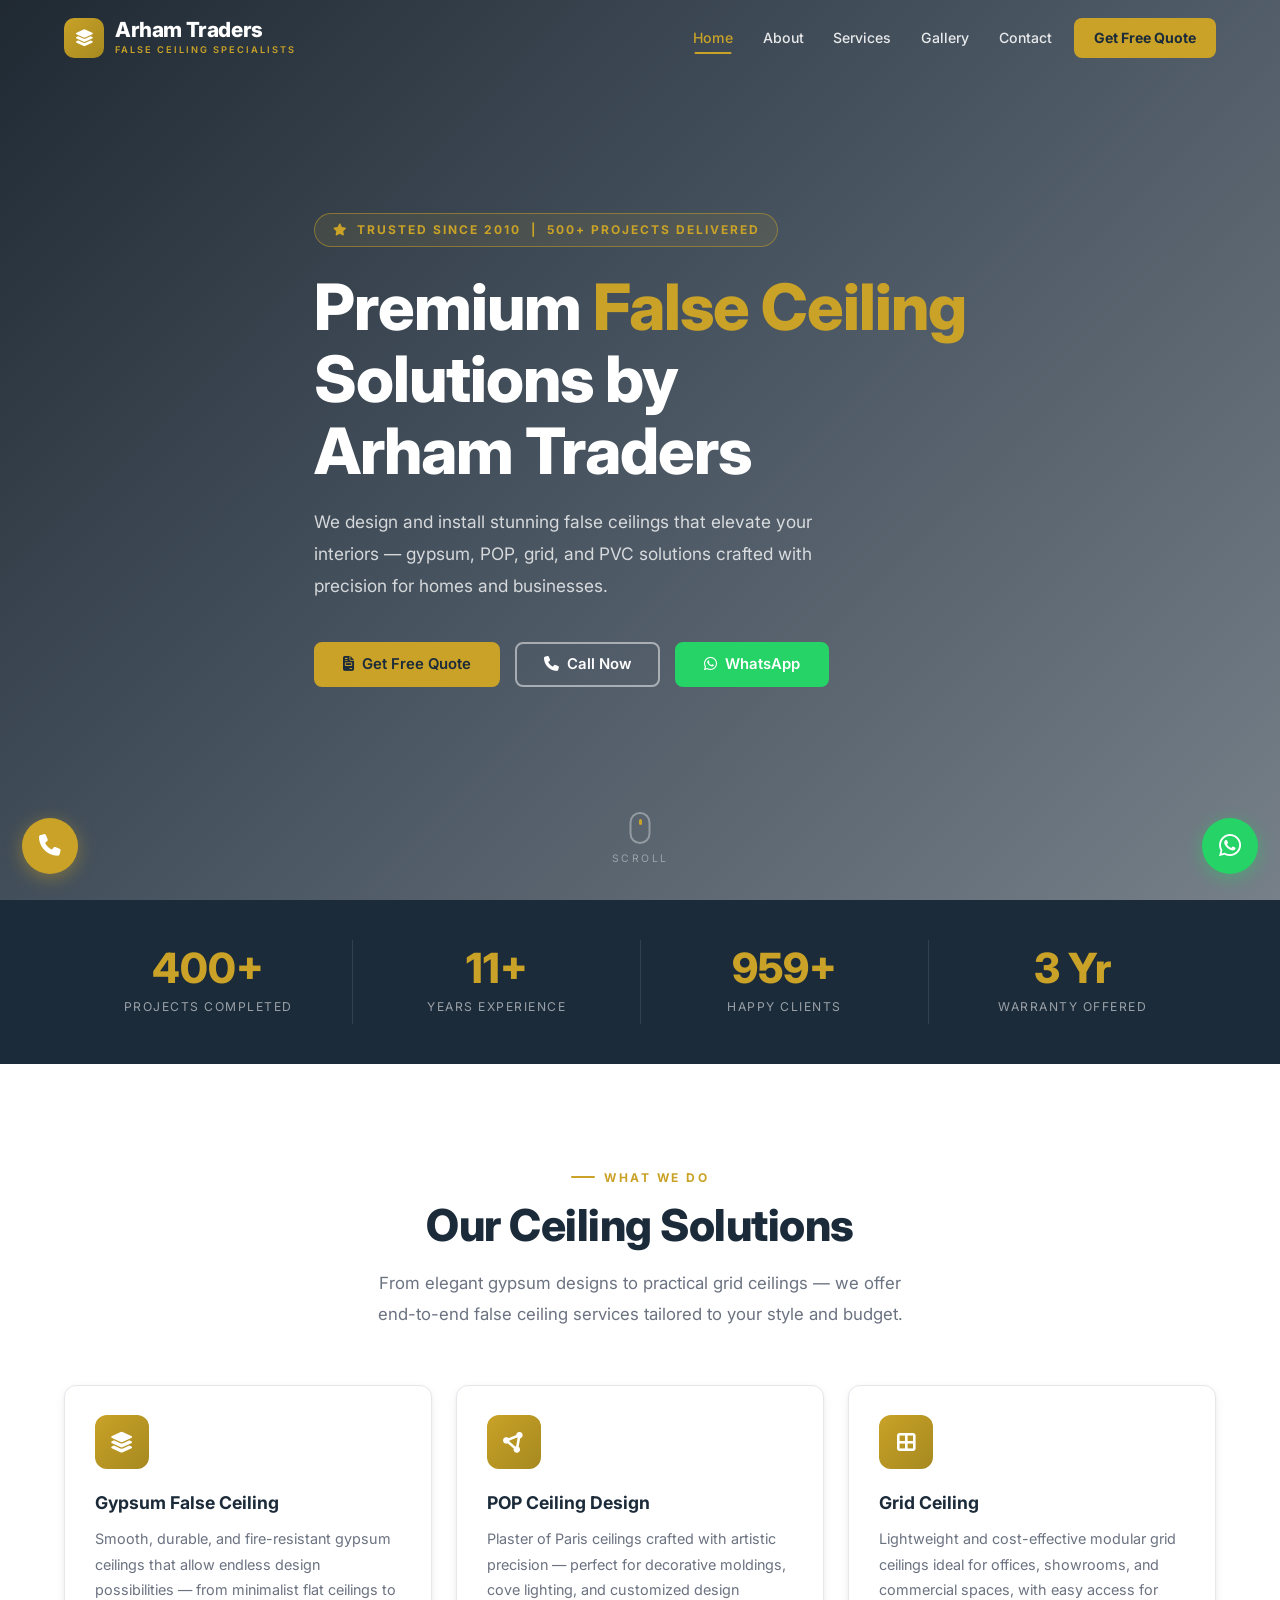
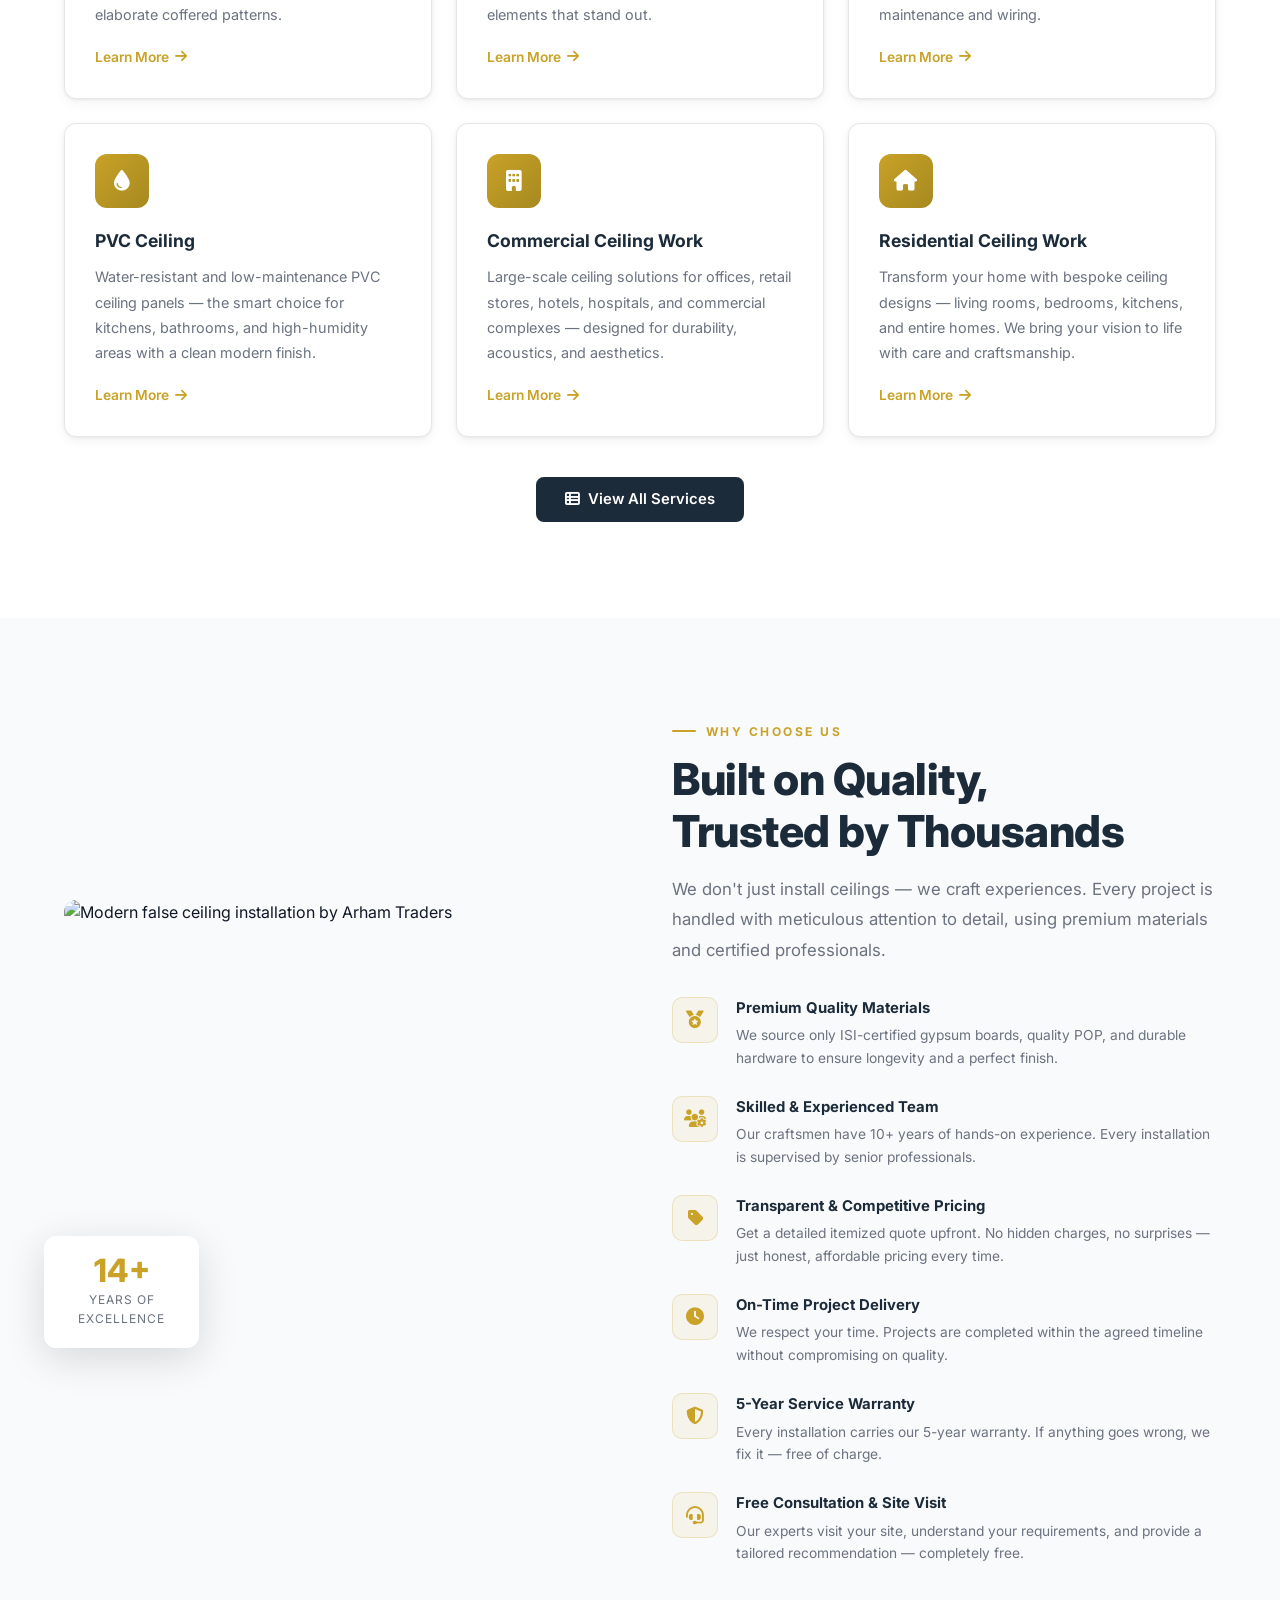
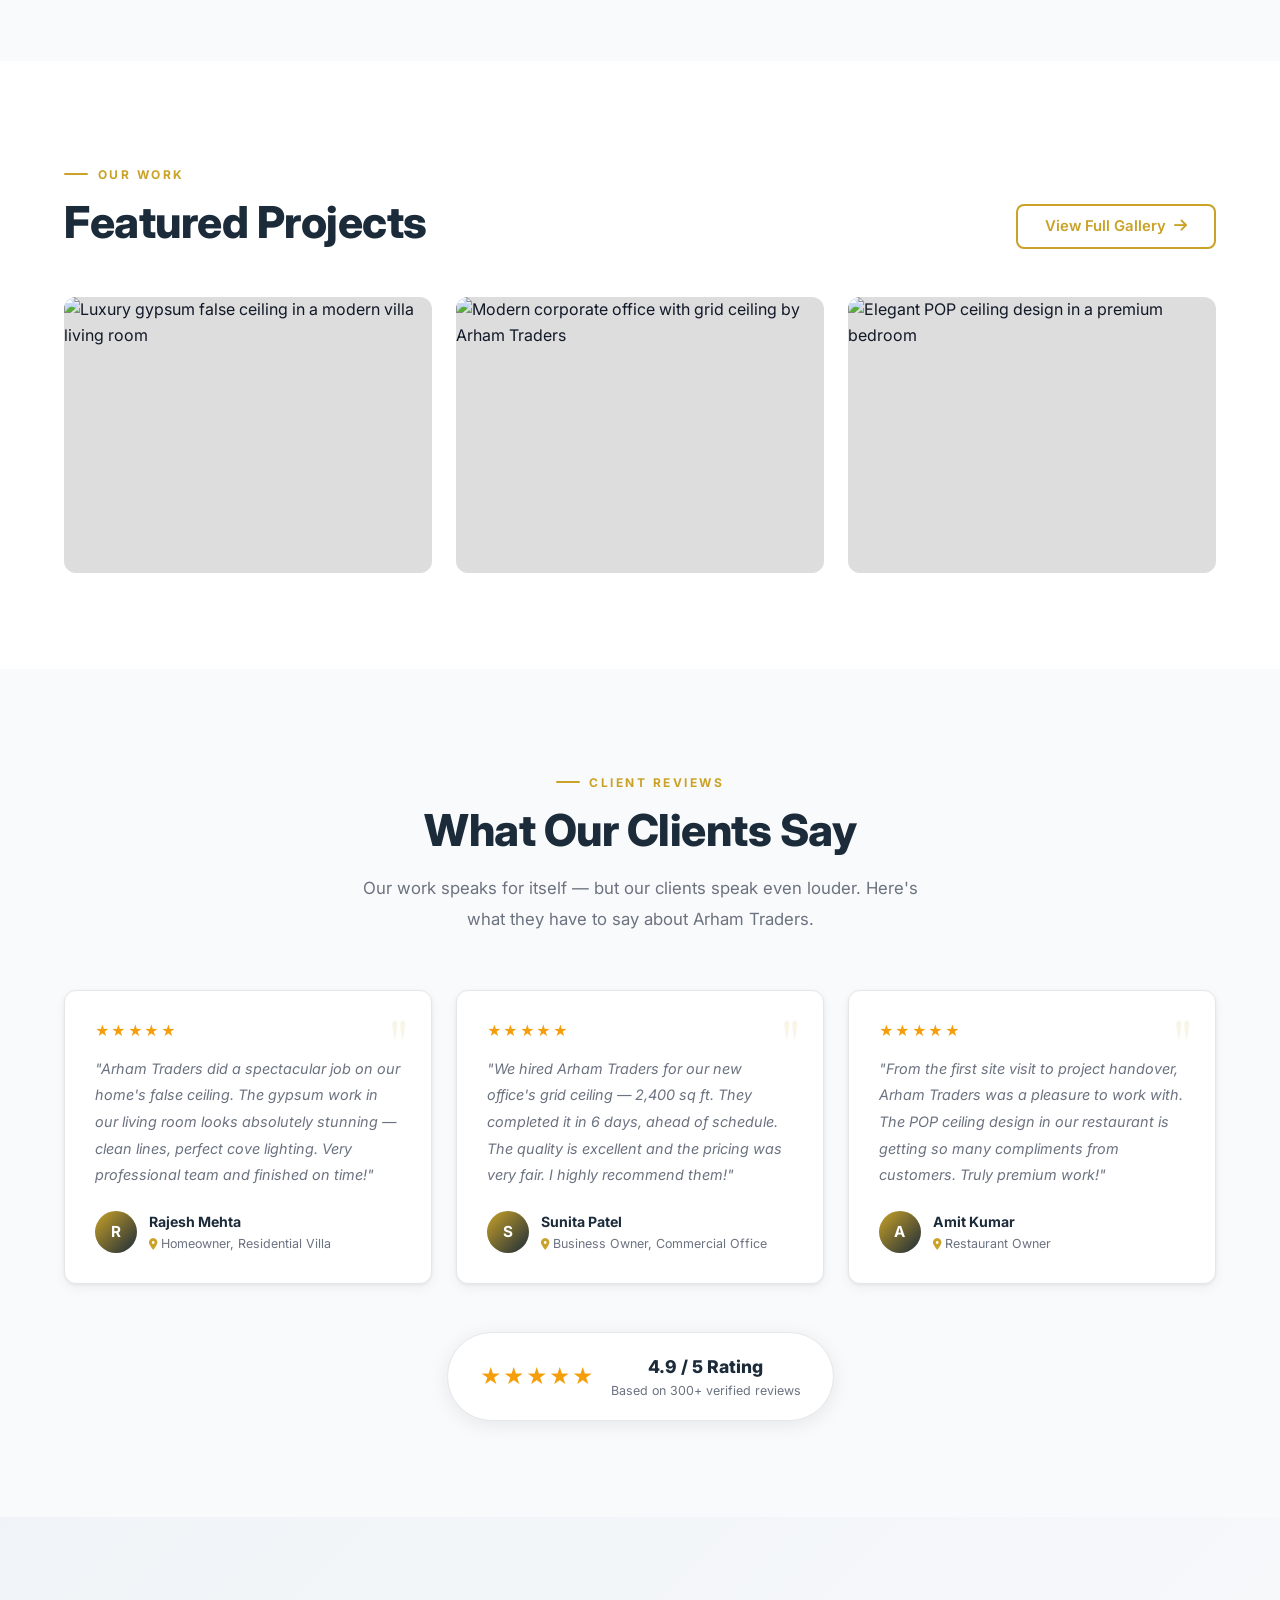
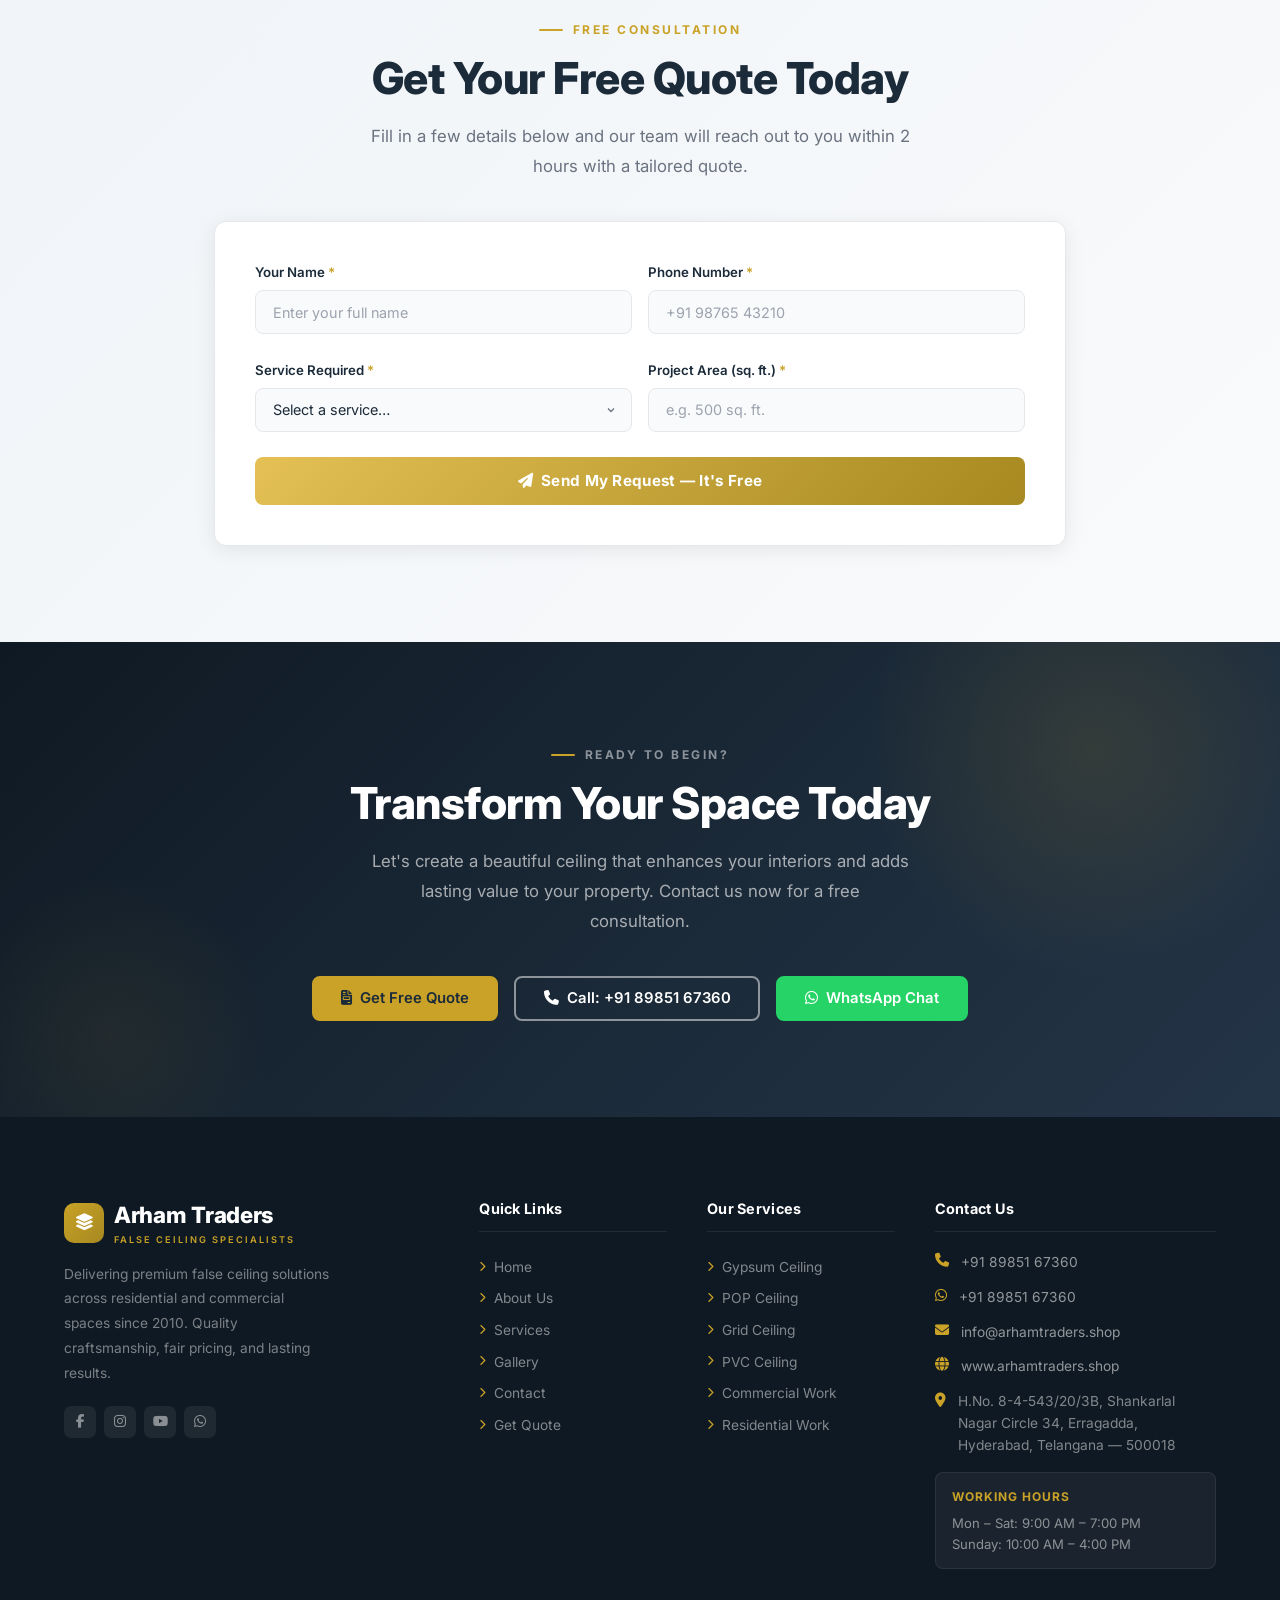
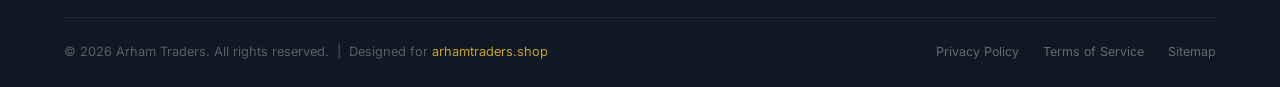
==== index.html @ 4d6114ab "Initial commit: Arham Traders website" ====
<!DOCTYPE html>
<html lang="en">
<head>
  <meta charset="UTF-8" />
  <meta name="viewport" content="width=device-width, initial-scale=1.0" />

  <!-- ===== SEO Meta Tags ===== -->
  <title>Arham Traders | Premium False Ceiling Solutions – Gypsum, POP, Grid & PVC</title>
  <meta name="description" content="Arham Traders offers premium false ceiling solutions including gypsum, POP, grid ceiling, PVC ceiling for residential and commercial spaces. Expert craftsmanship, affordable pricing." />
  <meta name="keywords" content="false ceiling, gypsum ceiling, POP ceiling, grid ceiling, PVC ceiling, interior work, false ceiling contractor, arham traders" />
  <meta name="author" content="Arham Traders" />
  <meta name="robots" content="index, follow" />
  <link rel="canonical" href="https://www.arhamtraders.shop/" />

  <!-- Open Graph -->
  <meta property="og:title" content="Arham Traders | Premium False Ceiling Solutions" />
  <meta property="og:description" content="Transform your space with elegant ceiling designs. Expert craftsmanship for residential & commercial projects." />
  <meta property="og:type" content="website" />
  <meta property="og:url" content="https://www.arhamtraders.shop/" />
  <meta property="og:image" content="https://www.arhamtraders.shop/assets/og-image.jpg" />

  <!-- Favicon placeholder -->
  <link rel="icon" href="data:image/svg+xml,<svg xmlns='http://www.w3.org/2000/svg' viewBox='0 0 100 100'><rect width='100' height='100' rx='12' fill='%231C2B3A'/><text y='.9em' font-size='70' x='10'>🏠</text></svg>" />

  <!-- Font Awesome Icons -->
  <link rel="stylesheet" href="https://cdnjs.cloudflare.com/ajax/libs/font-awesome/6.5.1/css/all.min.css" />

  <!-- Custom CSS -->
  <link rel="stylesheet" href="css/style.css" />

  <!-- Schema Markup -->
  <script type="application/ld+json">
  {
    "@context": "https://schema.org",
    "@type": "LocalBusiness",
    "name": "Arham Traders",
    "description": "Premium false ceiling solutions including gypsum, POP, grid, PVC ceilings for residential and commercial properties.",
    "url": "https://www.arhamtraders.shop",
    "telephone": "+918985167360",
    "email": "info@arhamtraders.shop",
    "address": {
      "@type": "PostalAddress",
      "streetAddress": "H.No. 8-4-543/20/3B, Shankarlal Nagar Circle 34",
      "addressLocality": "Erragadda",
      "addressRegion": "Telangana",
      "postalCode": "500018",
      "addressCountry": "IN"
    },
    "openingHours": "Mo-Sa 09:00-19:00",
    "priceRange": "$$",
    "serviceType": ["False Ceiling", "Gypsum Ceiling", "POP Ceiling", "Grid Ceiling", "PVC Ceiling"]
  }
  </script>
</head>
<body>

  <!-- ================================================
       NAVIGATION
       ================================================ -->
  <nav id="navbar">
    <div class="nav-inner">
      <!-- Logo -->
      <a href="index.html" class="nav-brand">
        <div class="nav-logo-icon">
          <i class="fas fa-layer-group"></i>
        </div>
        <div>
          <div class="nav-logo-text">Arham Traders</div>
          <div class="nav-logo-sub">False Ceiling Specialists</div>
        </div>
      </a>

      <!-- Desktop Navigation -->
      <ul class="nav-links">
        <li><a href="index.html" class="active">Home</a></li>
        <li><a href="about.html">About</a></li>
        <li><a href="services.html">Services</a></li>
        <li><a href="gallery.html">Gallery</a></li>
        <li><a href="contact.html">Contact</a></li>
        <li><a href="contact.html#quote" class="nav-cta-link">Get Free Quote</a></li>
      </ul>

      <!-- Hamburger (mobile) -->
      <div class="hamburger" id="hamburger" aria-label="Toggle menu" role="button" tabindex="0">
        <span></span><span></span><span></span>
      </div>
    </div>
  </nav>

  <!-- Mobile Navigation -->
  <div class="mobile-nav" id="mobile-nav">
    <a href="index.html">Home</a>
    <a href="about.html">About</a>
    <a href="services.html">Services</a>
    <a href="gallery.html">Gallery</a>
    <a href="contact.html">Contact</a>
    <a href="contact.html#quote" class="m-cta">Get Free Quote</a>
  </div>


  <!-- ================================================
       HERO SECTION
       ================================================ -->
  <section class="hero" style="background-image: url('https://images.unsplash.com/photo-1631679706909-1844bbd07221?w=1920&q=80');" id="home">
    <div class="container">
      <div class="hero-content" style="max-width:700px;">

        <div class="hero-badge reveal">
          <i class="fas fa-star"></i> Trusted Since 2010 &nbsp;|&nbsp; 500+ Projects Delivered
        </div>

        <h1 class="reveal d1">
          Premium <em>False Ceiling</em><br/>Solutions by<br/>Arham Traders
        </h1>

        <p class="hero-sub reveal d2">
          We design and install stunning false ceilings that elevate your interiors —
          gypsum, POP, grid, and PVC solutions crafted with precision for homes and businesses.
        </p>

        <div class="hero-ctas reveal d3">
          <a href="contact.html#quote" class="btn btn-gold">
            <i class="fas fa-file-invoice"></i> Get Free Quote
          </a>
          <a href="tel:+918985167360" class="btn btn-outline-white">
            <i class="fas fa-phone"></i> Call Now
          </a>
          <a href="https://wa.me/918985167360?text=Hello%20Arham%20Traders%2C%20I%20need%20a%20false%20ceiling%20quote." class="btn btn-wa" target="_blank" rel="noopener">
            <i class="fab fa-whatsapp"></i> WhatsApp
          </a>
        </div>
      </div>
    </div>

    <!-- Scroll indicator -->
    <div class="scroll-cue">
      <div class="scroll-mouse"></div>
      <span>Scroll</span>
    </div>
  </section>


  <!-- ================================================
       STATS BAR
       ================================================ -->
  <section class="stats-bar">
    <div class="stats-inner">
      <div class="stat-card reveal">
        <div class="stat-num"><span class="counter" data-target="500" data-suffix="+">0+</span></div>
        <div class="stat-lbl">Projects Completed</div>
      </div>
      <div class="stat-card reveal d1">
        <div class="stat-num"><span class="counter" data-target="14" data-suffix="+">0+</span></div>
        <div class="stat-lbl">Years Experience</div>
      </div>
      <div class="stat-card reveal d2">
        <div class="stat-num"><span class="counter" data-target="1200" data-suffix="+">0+</span></div>
        <div class="stat-lbl">Happy Clients</div>
      </div>
      <div class="stat-card reveal d3">
        <div class="stat-num"><span class="counter" data-target="5" data-suffix=" Yr">0</span></div>
        <div class="stat-lbl">Warranty Offered</div>
      </div>
    </div>
  </section>


  <!-- ================================================
       SERVICES OVERVIEW
       ================================================ -->
  <section class="sec" id="services">
    <div class="container">

      <!-- Section header -->
      <div style="text-align:center; margin-bottom:3.5rem;">
        <div class="sec-tag reveal" style="justify-content:center;">What We Do</div>
        <h2 class="sec-title reveal d1" style="text-align:center;">Our Ceiling Solutions</h2>
        <p class="sec-sub reveal d2" style="margin:0 auto; text-align:center;">
          From elegant gypsum designs to practical grid ceilings — we offer end-to-end false ceiling services
          tailored to your style and budget.
        </p>
      </div>

      <!-- Service cards grid -->
      <div style="display:grid; grid-template-columns:repeat(auto-fill, minmax(300px, 1fr)); gap:1.5rem;">

        <div class="svc-card reveal">
          <div class="svc-icon"><i class="fas fa-layer-group"></i></div>
          <h3>Gypsum False Ceiling</h3>
          <p>Smooth, durable, and fire-resistant gypsum ceilings that allow endless design possibilities — from minimalist flat ceilings to elaborate coffered patterns.</p>
          <a href="services.html#gypsum" class="svc-link">Learn More <i class="fas fa-arrow-right"></i></a>
        </div>

        <div class="svc-card reveal d1">
          <div class="svc-icon"><i class="fas fa-circle-nodes"></i></div>
          <h3>POP Ceiling Design</h3>
          <p>Plaster of Paris ceilings crafted with artistic precision — perfect for decorative moldings, cove lighting, and customized design elements that stand out.</p>
          <a href="services.html#pop" class="svc-link">Learn More <i class="fas fa-arrow-right"></i></a>
        </div>

        <div class="svc-card reveal d2">
          <div class="svc-icon"><i class="fas fa-border-all"></i></div>
          <h3>Grid Ceiling</h3>
          <p>Lightweight and cost-effective modular grid ceilings ideal for offices, showrooms, and commercial spaces, with easy access for maintenance and wiring.</p>
          <a href="services.html#grid" class="svc-link">Learn More <i class="fas fa-arrow-right"></i></a>
        </div>

        <div class="svc-card reveal d3">
          <div class="svc-icon"><i class="fas fa-droplet"></i></div>
          <h3>PVC Ceiling</h3>
          <p>Water-resistant and low-maintenance PVC ceiling panels — the smart choice for kitchens, bathrooms, and high-humidity areas with a clean modern finish.</p>
          <a href="services.html#pvc" class="svc-link">Learn More <i class="fas fa-arrow-right"></i></a>
        </div>

        <div class="svc-card reveal d4">
          <div class="svc-icon"><i class="fas fa-building"></i></div>
          <h3>Commercial Ceiling Work</h3>
          <p>Large-scale ceiling solutions for offices, retail stores, hotels, hospitals, and commercial complexes — designed for durability, acoustics, and aesthetics.</p>
          <a href="services.html#commercial" class="svc-link">Learn More <i class="fas fa-arrow-right"></i></a>
        </div>

        <div class="svc-card reveal d5">
          <div class="svc-icon"><i class="fas fa-house"></i></div>
          <h3>Residential Ceiling Work</h3>
          <p>Transform your home with bespoke ceiling designs — living rooms, bedrooms, kitchens, and entire homes. We bring your vision to life with care and craftsmanship.</p>
          <a href="services.html#residential" class="svc-link">Learn More <i class="fas fa-arrow-right"></i></a>
        </div>

      </div>

      <div style="text-align:center; margin-top:2.5rem;" class="reveal">
        <a href="services.html" class="btn btn-dark">
          <i class="fas fa-th-list"></i> View All Services
        </a>
      </div>
    </div>
  </section>


  <!-- ================================================
       WHY CHOOSE US
       ================================================ -->
  <section class="sec sec-light" id="why-us">
    <div class="container">
      <div style="display:grid; grid-template-columns:1fr 1fr; gap:4rem; align-items:center;">

        <!-- Left: Image -->
        <div class="why-img-wrap reveal from-left">
          <img
            src="https://images.unsplash.com/photo-1617103996702-96ff29b1c467?w=700&q=80"
            alt="Modern false ceiling installation by Arham Traders"
            style="width:100%; height:480px; object-fit:cover; border-radius:12px;"
            loading="lazy"
          />
          <!-- Floating badge -->
          <div class="why-badge">
            <div style="font-size:2rem; font-weight:800; color:var(--gold); line-height:1;">14+</div>
            <div style="font-size:0.75rem; color:var(--muted); text-transform:uppercase; letter-spacing:1px; margin-top:0.2rem;">Years of<br/>Excellence</div>
          </div>
        </div>

        <!-- Right: Features -->
        <div class="reveal from-right">
          <div class="sec-tag">Why Choose Us</div>
          <h2 class="sec-title">Built on Quality,<br/>Trusted by Thousands</h2>
          <p class="sec-sub" style="margin-bottom:2rem;">
            We don't just install ceilings — we craft experiences. Every project is handled with meticulous attention to detail,
            using premium materials and certified professionals.
          </p>

          <div class="feature-row">
            <div class="f-icon"><i class="fas fa-medal"></i></div>
            <div>
              <div class="f-title">Premium Quality Materials</div>
              <div class="f-desc">We source only ISI-certified gypsum boards, quality POP, and durable hardware to ensure longevity and a perfect finish.</div>
            </div>
          </div>

          <div class="feature-row">
            <div class="f-icon"><i class="fas fa-users-gear"></i></div>
            <div>
              <div class="f-title">Skilled & Experienced Team</div>
              <div class="f-desc">Our craftsmen have 10+ years of hands-on experience. Every installation is supervised by senior professionals.</div>
            </div>
          </div>

          <div class="feature-row">
            <div class="f-icon"><i class="fas fa-tag"></i></div>
            <div>
              <div class="f-title">Transparent & Competitive Pricing</div>
              <div class="f-desc">Get a detailed itemized quote upfront. No hidden charges, no surprises — just honest, affordable pricing every time.</div>
            </div>
          </div>

          <div class="feature-row">
            <div class="f-icon"><i class="fas fa-clock"></i></div>
            <div>
              <div class="f-title">On-Time Project Delivery</div>
              <div class="f-desc">We respect your time. Projects are completed within the agreed timeline without compromising on quality.</div>
            </div>
          </div>

          <div class="feature-row">
            <div class="f-icon"><i class="fas fa-shield-halved"></i></div>
            <div>
              <div class="f-title">5-Year Service Warranty</div>
              <div class="f-desc">Every installation carries our 5-year warranty. If anything goes wrong, we fix it — free of charge.</div>
            </div>
          </div>

          <div class="feature-row" style="margin-bottom:0;">
            <div class="f-icon"><i class="fas fa-headset"></i></div>
            <div>
              <div class="f-title">Free Consultation & Site Visit</div>
              <div class="f-desc">Our experts visit your site, understand your requirements, and provide a tailored recommendation — completely free.</div>
            </div>
          </div>

        </div>
      </div>
    </div>
  </section>


  <!-- ================================================
       FEATURED PROJECTS
       ================================================ -->
  <section class="sec" id="projects">
    <div class="container">
      <div style="display:flex; justify-content:space-between; align-items:flex-end; margin-bottom:3rem; flex-wrap:wrap; gap:1rem;">
        <div>
          <div class="sec-tag reveal">Our Work</div>
          <h2 class="sec-title reveal d1" style="margin-bottom:0;">Featured Projects</h2>
        </div>
        <a href="gallery.html" class="btn btn-gold-outline reveal">View Full Gallery <i class="fas fa-arrow-right"></i></a>
      </div>

      <div style="display:grid; grid-template-columns:repeat(3, 1fr); gap:1.5rem;">

        <div class="proj-card reveal">
          <img
            src="https://images.unsplash.com/photo-1616046229478-9901c5536a45?w=600&q=80"
            alt="Luxury gypsum false ceiling in a modern villa living room"
            loading="lazy"
          />
          <div class="proj-overlay">
            <h4>Luxury Villa Living Room</h4>
            <span><i class="fas fa-tag"></i> Gypsum False Ceiling</span>
          </div>
        </div>

        <div class="proj-card reveal d1">
          <img
            src="https://images.unsplash.com/photo-1497366216548-37526070297c?w=600&q=80"
            alt="Modern corporate office with grid ceiling by Arham Traders"
            loading="lazy"
          />
          <div class="proj-overlay">
            <h4>Corporate Office, Central Wing</h4>
            <span><i class="fas fa-tag"></i> Grid Ceiling</span>
          </div>
        </div>

        <div class="proj-card reveal d2">
          <img
            src="https://images.unsplash.com/photo-1560440021-33f9b867899d?w=600&q=80"
            alt="Elegant POP ceiling design in a premium bedroom"
            loading="lazy"
          />
          <div class="proj-overlay">
            <h4>Premium Bedroom Suite</h4>
            <span><i class="fas fa-tag"></i> POP Ceiling Design</span>
          </div>
        </div>

      </div>
    </div>
  </section>


  <!-- ================================================
       TESTIMONIALS
       ================================================ -->
  <section class="sec sec-light">
    <div class="container">
      <div style="text-align:center; margin-bottom:3.5rem;">
        <div class="sec-tag reveal" style="justify-content:center;">Client Reviews</div>
        <h2 class="sec-title reveal d1" style="text-align:center;">What Our Clients Say</h2>
        <p class="sec-sub reveal d2" style="margin:0 auto; text-align:center;">
          Our work speaks for itself — but our clients speak even louder. Here's what they have to say about Arham Traders.
        </p>
      </div>

      <div style="display:grid; grid-template-columns:repeat(auto-fill, minmax(300px, 1fr)); gap:1.5rem;">

        <div class="testi-card reveal">
          <div class="quote-mark">"</div>
          <div class="stars">★★★★★</div>
          <p class="testi-text">
            "Arham Traders did a spectacular job on our home's false ceiling. The gypsum work in our living room looks absolutely stunning — clean lines, perfect cove lighting. Very professional team and finished on time!"
          </p>
          <div class="testi-author">
            <div class="auth-av">R</div>
            <div>
              <div class="auth-name">Rajesh Mehta</div>
              <div class="auth-loc"><i class="fas fa-map-marker-alt" style="color:var(--gold); font-size:0.7rem;"></i> Homeowner, Residential Villa</div>
            </div>
          </div>
        </div>

        <div class="testi-card reveal d2">
          <div class="quote-mark">"</div>
          <div class="stars">★★★★★</div>
          <p class="testi-text">
            "We hired Arham Traders for our new office's grid ceiling — 2,400 sq ft. They completed it in 6 days, ahead of schedule. The quality is excellent and the pricing was very fair. I highly recommend them!"
          </p>
          <div class="testi-author">
            <div class="auth-av">S</div>
            <div>
              <div class="auth-name">Sunita Patel</div>
              <div class="auth-loc"><i class="fas fa-map-marker-alt" style="color:var(--gold); font-size:0.7rem;"></i> Business Owner, Commercial Office</div>
            </div>
          </div>
        </div>

        <div class="testi-card reveal d4">
          <div class="quote-mark">"</div>
          <div class="stars">★★★★★</div>
          <p class="testi-text">
            "From the first site visit to project handover, Arham Traders was a pleasure to work with. The POP ceiling design in our restaurant is getting so many compliments from customers. Truly premium work!"
          </p>
          <div class="testi-author">
            <div class="auth-av">A</div>
            <div>
              <div class="auth-name">Amit Kumar</div>
              <div class="auth-loc"><i class="fas fa-map-marker-alt" style="color:var(--gold); font-size:0.7rem;"></i> Restaurant Owner</div>
            </div>
          </div>
        </div>

      </div>

      <!-- Rating summary -->
      <div style="text-align:center; margin-top:3rem;" class="reveal">
        <div style="display:inline-flex; align-items:center; gap:1rem; background:white; padding:1.2rem 2rem; border-radius:50px; box-shadow:var(--shadow); border:1px solid var(--border);">
          <div style="color:#F59E0B; font-size:1.3rem; letter-spacing:2px;">★★★★★</div>
          <div>
            <div style="font-weight:800; color:var(--dark); font-size:1.1rem;">4.9 / 5 Rating</div>
            <div style="font-size:0.78rem; color:var(--muted);">Based on 300+ verified reviews</div>
          </div>
        </div>
      </div>
    </div>
  </section>


  <!-- ================================================
       QUICK QUOTE FORM
       ================================================ -->
  <section class="quote-sec sec" id="quick-quote">
    <div class="container" style="max-width:900px;">
      <div style="text-align:center; margin-bottom:2.5rem;">
        <div class="sec-tag reveal" style="justify-content:center;">Free Consultation</div>
        <h2 class="sec-title reveal d1" style="text-align:center;">Get Your Free Quote Today</h2>
        <p class="sec-sub reveal d2" style="margin:0 auto; text-align:center;">
          Fill in a few details below and our team will reach out to you within 2 hours with a tailored quote.
        </p>
      </div>

      <div class="quote-wrap reveal">
        <form id="quote-form" novalidate>
          <div style="display:grid; grid-template-columns:1fr 1fr; gap:1rem;">
            <div class="form-group">
              <label class="f-label" for="q-name">Your Name <span class="req">*</span></label>
              <input type="text" id="q-name" name="name" class="f-input" placeholder="Enter your full name" required />
              <span class="err-msg"></span>
            </div>
            <div class="form-group">
              <label class="f-label" for="q-phone">Phone Number <span class="req">*</span></label>
              <input type="tel" id="q-phone" name="phone" class="f-input" placeholder="+91 98765 43210" required />
              <span class="err-msg"></span>
            </div>
          </div>

          <div style="display:grid; grid-template-columns:1fr 1fr; gap:1rem;">
            <div class="form-group">
              <label class="f-label" for="q-service">Service Required <span class="req">*</span></label>
              <select id="q-service" name="service" class="f-input f-select" required>
                <option value="">Select a service…</option>
                <option>Gypsum False Ceiling</option>
                <option>POP Ceiling Design</option>
                <option>Grid Ceiling</option>
                <option>PVC Ceiling</option>
                <option>Commercial Ceiling Work</option>
                <option>Residential Ceiling Work</option>
              </select>
              <span class="err-msg"></span>
            </div>
            <div class="form-group">
              <label class="f-label" for="q-area">Project Area (sq. ft.) <span class="req">*</span></label>
              <input type="text" id="q-area" name="area" class="f-input" placeholder="e.g. 500 sq. ft." required />
              <span class="err-msg"></span>
            </div>
          </div>

          <button type="submit" class="submit-btn">
            <i class="fas fa-paper-plane"></i> Send My Request — It's Free
          </button>

          <div id="quote-success" class="success-msg">
            <i class="fas fa-circle-check" style="color:#10B981;"></i>
            Thank you! We've received your request. Our team will contact you within 2 hours.
          </div>
        </form>
      </div>
    </div>
  </section>


  <!-- ================================================
       CTA BANNER
       ================================================ -->
  <section class="cta-sec sec">
    <div class="container" style="position:relative; z-index:2; text-align:center;">
      <div class="reveal">
        <div class="sec-tag" style="justify-content:center; color:rgba(255,255,255,0.5);">Ready to Begin?</div>
        <h2 class="sec-title sec-title-white reveal d1" style="text-align:center;">
          Transform Your Space Today
        </h2>
        <p style="color:rgba(255,255,255,0.62); font-size:1.05rem; max-width:540px; margin:0 auto 2.5rem; line-height:1.8;" class="reveal d2">
          Let's create a beautiful ceiling that enhances your interiors and adds lasting value to your property.
          Contact us now for a free consultation.
        </p>
        <div style="display:flex; gap:1rem; justify-content:center; flex-wrap:wrap;" class="reveal d3">
          <a href="contact.html#quote" class="btn btn-gold">
            <i class="fas fa-file-invoice"></i> Get Free Quote
          </a>
          <a href="tel:+918985167360" class="btn btn-outline-white">
            <i class="fas fa-phone"></i> Call: +91 89851 67360
          </a>
          <a href="https://wa.me/918985167360?text=Hello%20Arham%20Traders%2C%20I%20need%20a%20consultation." class="btn btn-wa" target="_blank" rel="noopener">
            <i class="fab fa-whatsapp"></i> WhatsApp Chat
          </a>
        </div>
      </div>
    </div>
  </section>


  <!-- ================================================
       FOOTER
       ================================================ -->
  <footer class="footer">
    <div class="footer-main">
      <div class="container">
        <div style="display:grid; grid-template-columns:2fr 1fr 1fr 1.5fr; gap:2.5rem; flex-wrap:wrap;">

          <!-- Brand column -->
          <div>
            <div style="display:flex; align-items:center; gap:10px; margin-bottom:0.65rem;">
              <div class="nav-logo-icon"><i class="fas fa-layer-group"></i></div>
              <div>
                <div class="footer-logo-text">Arham Traders</div>
                <div class="footer-logo-sub">False Ceiling Specialists</div>
              </div>
            </div>
            <p class="footer-desc">
              Delivering premium false ceiling solutions across residential and commercial spaces since 2010.
              Quality craftsmanship, fair pricing, and lasting results.
            </p>
            <div class="social-links" style="margin-top:1.25rem;">
              <a href="#" class="social-link" aria-label="Facebook"><i class="fab fa-facebook-f"></i></a>
              <a href="#" class="social-link" aria-label="Instagram"><i class="fab fa-instagram"></i></a>
              <a href="#" class="social-link" aria-label="YouTube"><i class="fab fa-youtube"></i></a>
              <a href="https://wa.me/918985167360" class="social-link" aria-label="WhatsApp"><i class="fab fa-whatsapp"></i></a>
            </div>
          </div>

          <!-- Quick links -->
          <div>
            <h4>Quick Links</h4>
            <a href="index.html" class="f-link"><i class="fas fa-chevron-right"></i> Home</a>
            <a href="about.html" class="f-link"><i class="fas fa-chevron-right"></i> About Us</a>
            <a href="services.html" class="f-link"><i class="fas fa-chevron-right"></i> Services</a>
            <a href="gallery.html" class="f-link"><i class="fas fa-chevron-right"></i> Gallery</a>
            <a href="contact.html" class="f-link"><i class="fas fa-chevron-right"></i> Contact</a>
            <a href="contact.html#quote" class="f-link"><i class="fas fa-chevron-right"></i> Get Quote</a>
          </div>

          <!-- Services -->
          <div>
            <h4>Our Services</h4>
            <a href="services.html#gypsum" class="f-link"><i class="fas fa-chevron-right"></i> Gypsum Ceiling</a>
            <a href="services.html#pop" class="f-link"><i class="fas fa-chevron-right"></i> POP Ceiling</a>
            <a href="services.html#grid" class="f-link"><i class="fas fa-chevron-right"></i> Grid Ceiling</a>
            <a href="services.html#pvc" class="f-link"><i class="fas fa-chevron-right"></i> PVC Ceiling</a>
            <a href="services.html#commercial" class="f-link"><i class="fas fa-chevron-right"></i> Commercial Work</a>
            <a href="services.html#residential" class="f-link"><i class="fas fa-chevron-right"></i> Residential Work</a>
          </div>

          <!-- Contact info -->
          <div>
            <h4>Contact Us</h4>
            <div class="f-contact-row">
              <i class="fas fa-phone f-contact-icon"></i>
              <div>
                <a href="tel:+918985167360" style="color:rgba(255,255,255,0.55);">+91 89851 67360</a>
              </div>
            </div>
            <div class="f-contact-row">
              <i class="fab fa-whatsapp f-contact-icon"></i>
              <a href="https://wa.me/918985167360" style="color:rgba(255,255,255,0.55);">+91 89851 67360</a>
            </div>
            <div class="f-contact-row">
              <i class="fas fa-envelope f-contact-icon"></i>
              <a href="mailto:info@arhamtraders.shop" style="color:rgba(255,255,255,0.55);">info@arhamtraders.shop</a>
            </div>
            <div class="f-contact-row">
              <i class="fas fa-globe f-contact-icon"></i>
              <a href="https://www.arhamtraders.shop" style="color:rgba(255,255,255,0.55);">www.arhamtraders.shop</a>
            </div>
            <div class="f-contact-row" style="align-items:flex-start;">
              <i class="fas fa-map-marker-alt f-contact-icon" style="margin-top:3px;"></i>
              <span>H.No. 8-4-543/20/3B, Shankarlal Nagar Circle 34, Erragadda, Hyderabad, Telangana — 500018</span>
            </div>

            <!-- Working hours -->
            <div style="background:rgba(255,255,255,0.05); border-radius:8px; padding:0.85rem 1rem; margin-top:1rem; border:1px solid rgba(255,255,255,0.07);">
              <div style="font-size:0.75rem; font-weight:700; color:var(--gold); letter-spacing:1px; text-transform:uppercase; margin-bottom:0.4rem;">Working Hours</div>
              <div style="font-size:0.82rem; color:rgba(255,255,255,0.5);">Mon – Sat: 9:00 AM – 7:00 PM</div>
              <div style="font-size:0.82rem; color:rgba(255,255,255,0.5);">Sunday: 10:00 AM – 4:00 PM</div>
            </div>
          </div>

        </div>
      </div>
    </div>

    <!-- Footer bottom -->
    <div class="container">
      <div class="footer-bottom">
        <div class="footer-copy">
          &copy; 2026 Arham Traders. All rights reserved. &nbsp;|&nbsp; Designed for
          <a href="https://www.arhamtraders.shop" style="color:var(--gold);">arhamtraders.shop</a>
        </div>
        <div style="display:flex; gap:1.5rem; font-size:0.78rem;">
          <a href="#" style="color:rgba(255,255,255,0.35);">Privacy Policy</a>
          <a href="#" style="color:rgba(255,255,255,0.35);">Terms of Service</a>
          <a href="sitemap.xml" style="color:rgba(255,255,255,0.35);">Sitemap</a>
        </div>
      </div>
    </div>
  </footer>


  <!-- ================================================
       FLOATING ACTION BUTTONS
       ================================================ -->

  <!-- WhatsApp Float Button -->
  <a href="https://wa.me/918985167360?text=Hello%20Arham%20Traders%2C%20I%20need%20a%20false%20ceiling%20quote."
     class="wa-float" target="_blank" rel="noopener" aria-label="Chat on WhatsApp">
    <span class="wa-tooltip">Chat with us!</span>
    <i class="fab fa-whatsapp"></i>
  </a>

  <!-- Call Float Button (mobile) -->
  <a href="tel:+918985167360" class="call-float" aria-label="Call Arham Traders">
    <i class="fas fa-phone"></i>
  </a>


  <!-- ================================================
       JAVASCRIPT
       ================================================ -->
  <script src="js/main.js" defer></script>

</body>
</html>
---- css/style.css ----
/* ================================================
   Arham Traders — Premium False Ceiling Website
   Custom Styles | arhamtraders.shop
   ================================================ */

/* ===== Google Fonts ===== */
@import url('https://fonts.googleapis.com/css2?family=Inter:wght@300;400;500;600;700;800;900&family=Playfair+Display:wght@400;500;600;700;800&display=swap');

/* ===== Design Tokens ===== */
:root {
  --gold:        #C9A227;
  --gold-dark:   #A68920;
  --gold-light:  #E4C055;
  --gold-bg:     rgba(201,162,39,0.08);
  --dark:        #1C2B3A;
  --dark-2:      #243447;
  --dark-3:      #0F1923;
  --text:        #111827;
  --muted:       #6B7280;
  --white:       #FFFFFF;
  --light:       #F9FAFB;
  --border:      #E5E7EB;
  --shadow-sm:   0 1px 3px rgba(0,0,0,0.06),0 4px 12px rgba(0,0,0,0.05);
  --shadow:      0 4px 20px rgba(0,0,0,0.08);
  --shadow-lg:   0 10px 40px rgba(0,0,0,0.14);
  --radius:      12px;
  --ease:        cubic-bezier(0.4,0,0.2,1);
}

/* ===== Reset ===== */
*,*::before,*::after { box-sizing: border-box; margin: 0; padding: 0; }
html { scroll-behavior: smooth; -webkit-font-smoothing: antialiased; }
body { font-family: 'Inter', sans-serif; color: var(--text); overflow-x: hidden; line-height: 1.6; background: var(--white); }
img { max-width: 100%; height: auto; display: block; }
a { text-decoration: none; }
button { font-family: 'Inter', sans-serif; }

/* ===== Scrollbar ===== */
::-webkit-scrollbar { width: 5px; }
::-webkit-scrollbar-track { background: #f1f1f1; }
::-webkit-scrollbar-thumb { background: var(--gold); border-radius: 3px; }

/* ===== Utilities ===== */
.container { max-width: 1200px; margin: 0 auto; padding: 0 1.5rem; }
.display-font { font-family: 'Playfair Display', serif; }
.text-gold { color: var(--gold); }
.gold-text {
  background: linear-gradient(135deg, var(--gold-light), var(--gold-dark));
  -webkit-background-clip: text;
  -webkit-text-fill-color: transparent;
  background-clip: text;
}

/* ===== SECTION LAYOUT ===== */
.sec { padding: 6rem 0; }
.sec-sm { padding: 4rem 0; }
.sec-dark { background: var(--dark-3); }
.sec-light { background: var(--light); }

.sec-tag {
  display: inline-flex;
  align-items: center;
  gap: 0.6rem;
  color: var(--gold);
  font-size: 0.75rem;
  font-weight: 700;
  letter-spacing: 2.5px;
  text-transform: uppercase;
  margin-bottom: 0.85rem;
}
.sec-tag::before {
  content: '';
  width: 1.5rem;
  height: 2px;
  background: var(--gold);
  border-radius: 2px;
  flex-shrink: 0;
}

.sec-title {
  font-size: clamp(1.8rem, 4vw, 2.75rem);
  font-weight: 800;
  color: var(--dark);
  letter-spacing: -0.5px;
  line-height: 1.18;
  margin-bottom: 1rem;
}
.sec-title-white { color: white; }

.sec-sub {
  color: var(--muted);
  font-size: 1.05rem;
  line-height: 1.8;
  max-width: 560px;
}

/* ===== NAVBAR ===== */
#navbar {
  position: fixed;
  top: 0; left: 0; right: 0;
  z-index: 1000;
  transition: all 0.35s var(--ease);
  background: transparent;
}
#navbar.scrolled {
  background: rgba(255,255,255,0.97);
  box-shadow: 0 2px 24px rgba(0,0,0,0.09);
  backdrop-filter: blur(8px);
}
#navbar.nav-solid { background: var(--dark-3); }

/* ── nav-solid: keep dark theme while scrolling on inner pages ── */
#navbar.nav-solid.scrolled {
  background: rgba(15,25,35,0.97);
  box-shadow: 0 2px 24px rgba(0,0,0,0.25);
}
#navbar.nav-solid .nav-logo-text,
#navbar.nav-solid.scrolled .nav-logo-text { color: white; }
#navbar.nav-solid .nav-links a,
#navbar.nav-solid.scrolled .nav-links a { color: rgba(255,255,255,0.88); }
#navbar.nav-solid .nav-links a:hover,
#navbar.nav-solid.scrolled .nav-links a:hover,
#navbar.nav-solid .nav-links a.active,
#navbar.nav-solid.scrolled .nav-links a.active { color: var(--gold); }
#navbar.nav-solid.scrolled .hamburger span { background: white; }

.nav-inner {
  display: flex;
  align-items: center;
  justify-content: space-between;
  height: 76px;
  max-width: 1200px;
  margin: 0 auto;
  padding: 0 1.5rem;
}

/* Logo */
.nav-brand { display: flex; align-items: center; gap: 11px; }
.nav-logo-icon {
  width: 40px; height: 40px;
  background: linear-gradient(135deg, var(--gold), var(--gold-dark));
  border-radius: 10px;
  display: flex; align-items: center; justify-content: center;
  color: white; font-size: 1.05rem;
  flex-shrink: 0;
}
.nav-logo-text {
  font-size: 1.3rem; font-weight: 800;
  color: white; letter-spacing: -0.4px;
  line-height: 1.2;
  transition: color 0.3s;
}
.nav-logo-sub {
  font-size: 0.58rem; color: var(--gold);
  letter-spacing: 2px; text-transform: uppercase;
  font-weight: 600;
}
#navbar.scrolled .nav-logo-text { color: var(--dark); }

/* Desktop links */
.nav-links {
  display: flex;
  align-items: center;
  gap: 0.15rem;
  list-style: none;
}
.nav-links a {
  display: block;
  padding: 0.5rem 0.85rem;
  font-size: 0.88rem;
  font-weight: 500;
  color: rgba(255,255,255,0.88);
  border-radius: 7px;
  transition: all 0.25s;
  position: relative;
}
.nav-links a::after {
  content: '';
  position: absolute; bottom: 3px; left: 50%;
  transform: translateX(-50%);
  width: 0; height: 2px;
  background: var(--gold);
  border-radius: 2px;
  transition: width 0.28s;
}
.nav-links a:hover,
.nav-links a.active { color: var(--gold); }
.nav-links a:hover::after,
.nav-links a.active::after { width: 55%; }

#navbar.scrolled .nav-links a { color: var(--dark); }
#navbar.scrolled .nav-links a:hover,
#navbar.scrolled .nav-links a.active { color: var(--gold); }

.nav-cta-link {
  background: var(--gold) !important;
  color: var(--dark) !important;
  font-weight: 700 !important;
  padding: 0.52rem 1.25rem !important;
  border-radius: 8px !important;
  margin-left: 0.4rem;
  transition: all 0.25s !important;
}
.nav-cta-link::after { display: none !important; }
.nav-cta-link:hover {
  background: var(--gold-dark) !important;
  transform: translateY(-1px);
  box-shadow: 0 4px 14px rgba(201,162,39,0.4);
}
#navbar.scrolled .nav-cta-link { color: var(--dark) !important; }

/* Hamburger */
.hamburger {
  display: none;
  flex-direction: column;
  gap: 5px;
  cursor: pointer;
  padding: 7px;
  border-radius: 6px;
  transition: background 0.2s;
}
.hamburger:hover { background: rgba(255,255,255,0.1); }
.hamburger span {
  width: 22px; height: 2px;
  background: white;
  border-radius: 2px;
  transition: all 0.3s var(--ease);
  display: block;
}
#navbar.scrolled .hamburger span { background: var(--dark); }
.hamburger.open span:nth-child(1) { transform: translateY(7px) rotate(45deg); }
.hamburger.open span:nth-child(2) { opacity: 0; transform: scaleX(0); }
.hamburger.open span:nth-child(3) { transform: translateY(-7px) rotate(-45deg); }

/* Mobile menu overlay */
.mobile-nav {
  position: fixed;
  top: 76px; left: 0; right: 0;
  background: var(--dark-3);
  border-top: 1px solid rgba(255,255,255,0.07);
  z-index: 999;
  transform: translateY(-8px);
  opacity: 0;
  visibility: hidden;
  transition: all 0.3s var(--ease);
  padding: 0.75rem 1rem 1rem;
}
.mobile-nav.open {
  transform: translateY(0);
  opacity: 1;
  visibility: visible;
}
.mobile-nav a {
  display: block;
  padding: 0.8rem 1rem;
  color: rgba(255,255,255,0.82);
  font-weight: 500;
  border-radius: 8px;
  font-size: 0.92rem;
  transition: all 0.2s;
}
.mobile-nav a:hover { background: rgba(255,255,255,0.07); color: var(--gold); }
.mobile-nav .m-cta {
  background: var(--gold);
  color: var(--dark) !important;
  font-weight: 700;
  text-align: center;
  margin-top: 0.5rem;
}
.mobile-nav .m-cta:hover { background: var(--gold-dark); }

/* ===== HERO ===== */
.hero {
  min-height: 100vh;
  position: relative;
  display: flex;
  align-items: center;
  background-size: cover;
  background-position: center center;
  background-attachment: fixed;
}
.hero::before {
  content: '';
  position: absolute; inset: 0;
  background: linear-gradient(
    135deg,
    rgba(15,25,35,0.93) 0%,
    rgba(28,43,58,0.82) 45%,
    rgba(28,43,58,0.6) 100%
  );
}
.hero-content { position: relative; z-index: 2; }

.hero-badge {
  display: inline-flex;
  align-items: center;
  gap: 0.5rem;
  border: 1px solid rgba(201,162,39,0.5);
  background: rgba(201,162,39,0.1);
  color: var(--gold);
  padding: 0.42rem 1.1rem;
  border-radius: 50px;
  font-size: 0.75rem;
  font-weight: 700;
  letter-spacing: 2px;
  text-transform: uppercase;
  margin-bottom: 1.5rem;
}

.hero h1 {
  font-size: clamp(2.2rem, 5.5vw, 4rem);
  font-weight: 800;
  color: white;
  line-height: 1.12;
  margin-bottom: 1.25rem;
  letter-spacing: -1px;
}
.hero h1 em { font-style: normal; color: var(--gold); }
.hero-sub {
  font-size: 1.08rem;
  color: rgba(255,255,255,0.78);
  max-width: 560px;
  line-height: 1.85;
  margin-bottom: 2.5rem;
}

.hero-ctas { display: flex; gap: 0.9rem; flex-wrap: wrap; }

/* Scroll cue */
.scroll-cue {
  position: absolute; bottom: 2rem; left: 50%;
  transform: translateX(-50%);
  display: flex; flex-direction: column; align-items: center; gap: 0.45rem;
  color: rgba(255,255,255,0.4); font-size: 0.65rem;
  letter-spacing: 2.5px; text-transform: uppercase; z-index: 2;
  animation: bob 2.5s ease-in-out infinite;
}
@keyframes bob {
  0%, 100% { transform: translateX(-50%) translateY(0); }
  50%       { transform: translateX(-50%) translateY(7px); }
}
.scroll-mouse {
  width: 21px; height: 32px;
  border: 2px solid rgba(255,255,255,0.35);
  border-radius: 11px; position: relative;
}
.scroll-mouse::after {
  content: '';
  position: absolute; top: 5px; left: 50%; transform: translateX(-50%);
  width: 3px; height: 6px;
  background: var(--gold); border-radius: 2px;
  animation: dotDrop 1.5s ease infinite;
}
@keyframes dotDrop {
  0%   { opacity: 1; transform: translateX(-50%) translateY(0); }
  100% { opacity: 0; transform: translateX(-50%) translateY(10px); }
}

/* ===== BUTTONS ===== */
.btn {
  display: inline-flex;
  align-items: center;
  gap: 0.5rem;
  padding: 0.82rem 1.7rem;
  border-radius: 8px;
  font-weight: 600;
  font-size: 0.93rem;
  transition: all 0.28s var(--ease);
  border: 2px solid transparent;
  cursor: pointer;
  white-space: nowrap;
  line-height: 1;
}

.btn-gold { background: var(--gold); color: var(--dark); border-color: var(--gold); }
.btn-gold:hover {
  background: var(--gold-dark); border-color: var(--gold-dark);
  transform: translateY(-2px); box-shadow: 0 8px 22px rgba(201,162,39,0.4);
}
.btn-outline-white { background: transparent; color: white; border-color: rgba(255,255,255,0.5); }
.btn-outline-white:hover {
  background: rgba(255,255,255,0.1); border-color: white; transform: translateY(-2px);
}
.btn-wa { background: #25D366; color: white; border-color: #25D366; }
.btn-wa:hover {
  background: #1ebe5d; border-color: #1ebe5d;
  transform: translateY(-2px); box-shadow: 0 8px 22px rgba(37,211,102,0.35);
}
.btn-dark { background: var(--dark); color: white; border-color: var(--dark); }
.btn-dark:hover { background: var(--dark-2); transform: translateY(-2px); box-shadow: 0 8px 22px rgba(0,0,0,0.2); }
.btn-gold-outline { background: transparent; color: var(--gold); border-color: var(--gold); }
.btn-gold-outline:hover { background: var(--gold); color: var(--dark); transform: translateY(-2px); }
.btn-sm { padding: 0.6rem 1.25rem; font-size: 0.85rem; }
.btn-block { width: 100%; justify-content: center; }

/* ===== STATS BAR ===== */
.stats-bar { background: var(--dark); padding: 2.5rem 0; }
.stats-inner {
  display: grid;
  grid-template-columns: repeat(4, 1fr);
  max-width: 1200px; margin: 0 auto; padding: 0 1.5rem;
}
.stat-card { text-align: center; padding: 0.5rem 1rem; }
.stat-card + .stat-card { border-left: 1px solid rgba(255,255,255,0.1); }
.stat-num {
  font-size: 2.6rem; font-weight: 800;
  color: var(--gold); line-height: 1;
}
.stat-num sup { font-size: 1.4rem; vertical-align: top; margin-top: 0.4rem; display: inline-block; }
.stat-lbl { color: rgba(255,255,255,0.55); font-size: 0.76rem; letter-spacing: 1.5px; text-transform: uppercase; margin-top: 0.45rem; }

/* ===== SERVICE CARDS ===== */
.svc-card {
  background: white;
  border-radius: var(--radius);
  padding: 1.85rem;
  border: 1px solid var(--border);
  box-shadow: var(--shadow-sm);
  transition: all 0.32s var(--ease);
  position: relative; overflow: hidden;
  display: flex; flex-direction: column;
}
.svc-card::after {
  content: '';
  position: absolute; bottom: 0; left: 0; right: 0;
  height: 3px;
  background: linear-gradient(90deg, var(--gold-light), var(--gold-dark));
  transform: scaleX(0); transform-origin: left;
  transition: transform 0.35s var(--ease);
}
.svc-card:hover { transform: translateY(-7px); box-shadow: var(--shadow-lg); }
.svc-card:hover::after { transform: scaleX(1); }

.svc-icon {
  width: 54px; height: 54px;
  border-radius: 12px;
  background: linear-gradient(135deg, var(--gold), var(--gold-dark));
  display: flex; align-items: center; justify-content: center;
  color: white; font-size: 1.3rem;
  margin-bottom: 1.2rem; flex-shrink: 0;
}
.svc-card h3 { font-size: 1.1rem; font-weight: 700; color: var(--dark); margin-bottom: 0.6rem; }
.svc-card p { color: var(--muted); font-size: 0.9rem; line-height: 1.75; flex: 1; }
.svc-link {
  display: inline-flex; align-items: center; gap: 0.4rem;
  color: var(--gold); font-weight: 600; font-size: 0.86rem;
  margin-top: 1.2rem; transition: gap 0.25s, color 0.25s;
}
.svc-link:hover { gap: 0.75rem; color: var(--gold-dark); }

/* ===== WHY CHOOSE US ===== */
.why-img-wrap { position: relative; }
.why-img-wrap img { width: 100%; height: 100%; object-fit: cover; border-radius: var(--radius); }
.why-badge {
  position: absolute; bottom: 2rem; left: -1.25rem;
  background: white; border-radius: var(--radius);
  padding: 1.2rem 1.5rem;
  box-shadow: var(--shadow-lg);
  text-align: center; min-width: 155px;
}

.feature-row { display: flex; gap: 1.15rem; margin-bottom: 1.65rem; }
.f-icon {
  width: 46px; height: 46px; border-radius: 10px;
  background: var(--gold-bg);
  border: 1.5px solid rgba(201,162,39,0.22);
  display: flex; align-items: center; justify-content: center;
  color: var(--gold); font-size: 1.1rem;
  flex-shrink: 0; transition: all 0.28s;
}
.feature-row:hover .f-icon { background: var(--gold); color: white; border-color: var(--gold); }
.f-title { font-weight: 700; color: var(--dark); font-size: 0.93rem; margin-bottom: 0.22rem; }
.f-desc { color: var(--muted); font-size: 0.86rem; line-height: 1.65; }

/* ===== PROJECT CARDS ===== */
.proj-card {
  border-radius: var(--radius); overflow: hidden;
  position: relative; aspect-ratio: 4/3; background: #ddd;
}
.proj-card img { width: 100%; height: 100%; object-fit: cover; transition: transform 0.55s ease; }
.proj-card:hover img { transform: scale(1.06); }
.proj-overlay {
  position: absolute; inset: 0;
  background: linear-gradient(to top, rgba(15,25,35,0.88) 0%, transparent 55%);
  display: flex; flex-direction: column; justify-content: flex-end;
  padding: 1.4rem; opacity: 0; transition: opacity 0.32s;
}
.proj-card:hover .proj-overlay { opacity: 1; }
.proj-overlay h4 { color: white; font-weight: 700; font-size: 1rem; }
.proj-overlay span { color: var(--gold); font-size: 0.8rem; }

/* ===== TESTIMONIALS ===== */
.testi-card {
  background: white;
  border-radius: var(--radius); padding: 1.85rem;
  border: 1px solid var(--border); box-shadow: var(--shadow-sm);
  position: relative; transition: all 0.3s;
}
.testi-card:hover { transform: translateY(-4px); box-shadow: var(--shadow); }
.quote-mark {
  position: absolute; top: 1rem; right: 1.4rem;
  font-size: 4.5rem; color: rgba(201,162,39,0.1);
  font-family: 'Playfair Display', serif; line-height: 1;
  pointer-events: none;
}
.stars { color: #F59E0B; font-size: 0.88rem; letter-spacing: 1.5px; margin-bottom: 0.8rem; }
.testi-text { color: var(--muted); font-size: 0.9rem; line-height: 1.85; font-style: italic; margin-bottom: 1.4rem; }
.testi-author { display: flex; align-items: center; gap: 0.8rem; }
.auth-av {
  width: 42px; height: 42px; border-radius: 50%;
  background: linear-gradient(135deg, var(--gold), var(--dark));
  display: flex; align-items: center; justify-content: center;
  color: white; font-weight: 700; font-size: 0.95rem; flex-shrink: 0;
}
.auth-name { font-weight: 700; color: var(--dark); font-size: 0.88rem; }
.auth-loc { color: var(--muted); font-size: 0.78rem; }

/* ===== CTA SECTION ===== */
.cta-sec {
  background: linear-gradient(135deg, var(--dark-3) 0%, var(--dark) 60%, var(--dark-2) 100%);
  position: relative; overflow: hidden;
}
.cta-sec::before {
  content: ''; position: absolute;
  top: -30%; right: -5%;
  width: 500px; height: 500px;
  background: radial-gradient(circle, rgba(201,162,39,0.13) 0%, transparent 65%);
  pointer-events: none;
}
.cta-sec::after {
  content: ''; position: absolute;
  bottom: -20%; left: -5%;
  width: 350px; height: 350px;
  background: radial-gradient(circle, rgba(201,162,39,0.07) 0%, transparent 65%);
  pointer-events: none;
}

/* ===== FOOTER ===== */
.footer { background: var(--dark-3); }
.footer-main { padding: 5rem 0 3rem; }
.footer-logo-text { font-size: 1.4rem; font-weight: 800; color: white; letter-spacing: -0.3px; }
.footer-logo-sub { font-size: 0.58rem; color: var(--gold); letter-spacing: 2px; text-transform: uppercase; font-weight: 600; }
.footer-desc { color: rgba(255,255,255,0.45); font-size: 0.86rem; line-height: 1.8; margin-top: 0.85rem; max-width: 265px; }
.footer h4 {
  color: white; font-weight: 700; font-size: 0.9rem;
  letter-spacing: 0.3px; margin-bottom: 1.2rem;
  padding-bottom: 0.65rem; border-bottom: 1px solid rgba(255,255,255,0.08);
}
.f-link {
  display: flex; align-items: center; gap: 0.5rem;
  color: rgba(255,255,255,0.48); font-size: 0.86rem;
  padding: 0.3rem 0; transition: all 0.22s;
}
.f-link i { font-size: 0.65rem; color: var(--gold); }
.f-link:hover { color: var(--gold); transform: translateX(4px); }
.f-contact-row { display: flex; gap: 0.8rem; margin-bottom: 0.8rem; font-size: 0.86rem; color: rgba(255,255,255,0.48); }
.f-contact-icon { color: var(--gold); margin-top: 2px; flex-shrink: 0; font-size: 0.88rem; }

.footer-bottom {
  border-top: 1px solid rgba(255,255,255,0.07);
  padding: 1.5rem 0;
  display: flex; justify-content: space-between; align-items: center;
  flex-wrap: wrap; gap: 1rem;
}
.footer-copy { color: rgba(255,255,255,0.3); font-size: 0.8rem; }

.social-links { display: flex; gap: 0.5rem; }
.social-link {
  width: 32px; height: 32px; border-radius: 7px;
  background: rgba(255,255,255,0.07);
  display: flex; align-items: center; justify-content: center;
  color: rgba(255,255,255,0.48); font-size: 0.85rem;
  transition: all 0.22s;
}
.social-link:hover { background: var(--gold); color: white; }

/* ===== FLOATING BUTTONS ===== */
.wa-float {
  position: fixed; bottom: 26px; right: 22px;
  width: 56px; height: 56px;
  background: #25D366; border-radius: 50%;
  display: flex; align-items: center; justify-content: center;
  color: white; font-size: 1.6rem; z-index: 990;
  box-shadow: 0 4px 18px rgba(37,211,102,0.45);
  transition: all 0.28s;
  animation: waPulse 2.5s ease-in-out infinite;
}
.wa-float:hover { transform: scale(1.12) translateY(-2px); box-shadow: 0 8px 28px rgba(37,211,102,0.55); }
.wa-tooltip {
  position: absolute; right: 64px; top: 50%; transform: translateY(-50%) translateX(4px);
  background: var(--dark-3); color: white;
  font-size: 0.75rem; font-weight: 500;
  padding: 0.35rem 0.75rem; border-radius: 6px;
  white-space: nowrap; opacity: 0;
  transition: all 0.22s; pointer-events: none;
}
.wa-float:hover .wa-tooltip { opacity: 1; transform: translateY(-50%) translateX(0); }
@keyframes waPulse {
  0%   { box-shadow: 0 0 0 0 rgba(37,211,102,0.5); }
  70%  { box-shadow: 0 0 0 14px rgba(37,211,102,0); }
  100% { box-shadow: 0 0 0 0 rgba(37,211,102,0); }
}

.call-float {
  position: fixed; bottom: 26px; left: 22px;
  width: 56px; height: 56px;
  background: var(--gold); border-radius: 50%;
  display: flex; align-items: center; justify-content: center;
  color: white; font-size: 1.35rem; z-index: 990;
  box-shadow: 0 4px 18px rgba(201,162,39,0.45);
  transition: all 0.28s;
}
.call-float:hover { transform: scale(1.12) translateY(-2px); background: var(--gold-dark); }

/* ===== PAGE HERO (inner pages) ===== */
.pg-hero {
  background: linear-gradient(135deg, var(--dark-3) 0%, var(--dark) 55%, var(--dark-2) 100%);
  padding: 8.5rem 0 4.5rem;
  position: relative; overflow: hidden;
}
.pg-hero::before {
  content: ''; position: absolute;
  top: -20%; right: -5%;
  width: 480px; height: 480px;
  background: radial-gradient(circle, rgba(201,162,39,0.1) 0%, transparent 65%);
  pointer-events: none;
}
.pg-hero h1 { color: white; font-weight: 800; font-size: clamp(1.85rem, 5vw, 3rem); letter-spacing: -0.5px; }
.pg-hero p { color: rgba(255,255,255,0.62); font-size: 1rem; margin-top: 0.75rem; }
.breadcrumb { display: flex; align-items: center; gap: 0.5rem; font-size: 0.82rem; margin-top: 1.1rem; }
.breadcrumb a { color: var(--gold); }
.breadcrumb .sep { color: rgba(255,255,255,0.25); }
.breadcrumb .cur { color: rgba(255,255,255,0.5); }

/* ===== ABOUT PAGE ===== */
.about-img-wrap { position: relative; border-radius: var(--radius); overflow: visible; }
.about-img-wrap img { border-radius: var(--radius); width: 100%; height: 480px; object-fit: cover; }
.about-badge {
  position: absolute; bottom: 2rem; left: -1rem;
  background: white; border-radius: var(--radius);
  padding: 1.2rem 1.6rem;
  box-shadow: var(--shadow-lg); text-align: center; min-width: 160px;
}

.value-card {
  background: white; border-radius: var(--radius);
  padding: 2rem; text-align: center;
  box-shadow: var(--shadow-sm); border: 1px solid var(--border);
  transition: all 0.3s;
}
.value-card:hover { transform: translateY(-5px); box-shadow: var(--shadow); }
.value-icon {
  width: 62px; height: 62px; margin: 0 auto 1.2rem;
  border-radius: 16px;
  background: linear-gradient(135deg, var(--gold), var(--gold-dark));
  display: flex; align-items: center; justify-content: center;
  color: white; font-size: 1.45rem;
}

/* ===== SERVICES PAGE ===== */
.svc-detail-card {
  background: white; border-radius: var(--radius);
  overflow: hidden; box-shadow: var(--shadow-sm); border: 1px solid var(--border);
  transition: all 0.3s;
}
.svc-detail-card:hover { box-shadow: var(--shadow); transform: translateY(-4px); }
.svc-detail-img { width: 100%; height: 230px; object-fit: cover; display: block; }
.svc-detail-body { padding: 1.75rem; }
.svc-detail-body h3 { font-size: 1.18rem; font-weight: 700; color: var(--dark); margin-bottom: 0.65rem; }
.svc-detail-body p { color: var(--muted); font-size: 0.9rem; line-height: 1.8; }
.benefit-list { margin-top: 1rem; }
.benefit-item { display: flex; align-items: center; gap: 0.5rem; color: var(--muted); font-size: 0.86rem; padding: 0.22rem 0; }
.benefit-item i { color: var(--gold); font-size: 0.72rem; }

/* ===== GALLERY ===== */
.filter-row { display: flex; gap: 0.6rem; flex-wrap: wrap; justify-content: center; }
.filter-btn {
  padding: 0.47rem 1.25rem;
  border: 1.5px solid var(--border);
  background: white; border-radius: 50px;
  font-size: 0.84rem; font-weight: 600;
  color: var(--muted); cursor: pointer;
  transition: all 0.25s; font-family: 'Inter', sans-serif;
}
.filter-btn:hover,
.filter-btn.active { background: var(--gold); border-color: var(--gold); color: white; }

.gallery-masonry { columns: 3; gap: 1.1rem; }
.g-item {
  break-inside: avoid; margin-bottom: 1.1rem;
  border-radius: var(--radius); overflow: hidden;
  position: relative; cursor: pointer;
  transition: opacity 0.3s;
}
.g-item.hidden { display: none; }
.g-item img { width: 100%; display: block; transition: transform 0.5s ease; }
.g-item:hover img { transform: scale(1.06); }
.g-overlay {
  position: absolute; inset: 0;
  background: linear-gradient(to top, rgba(15,25,35,0.85) 0%, transparent 55%);
  display: flex; flex-direction: column; justify-content: flex-end;
  padding: 1.2rem; opacity: 0; transition: opacity 0.3s;
}
.g-item:hover .g-overlay { opacity: 1; }
.g-overlay h4 { color: white; font-size: 0.9rem; font-weight: 600; }
.g-overlay span { color: var(--gold); font-size: 0.75rem; }

/* Lightbox */
.lightbox {
  position: fixed; inset: 0;
  background: rgba(0,0,0,0.94);
  z-index: 9999; align-items: center; justify-content: center;
  display: none;
}
.lightbox.open { display: flex; }
.lb-img { max-width: 90vw; max-height: 85vh; border-radius: 10px; object-fit: contain; }
.lb-close {
  position: absolute; top: 1.25rem; right: 1.25rem;
  width: 42px; height: 42px; border-radius: 50%;
  background: rgba(255,255,255,0.1); border: none;
  color: white; font-size: 1.3rem; cursor: pointer;
  display: flex; align-items: center; justify-content: center;
  transition: background 0.22s;
}
.lb-close:hover { background: var(--gold); }
.lb-prev, .lb-next {
  position: absolute; top: 50%; transform: translateY(-50%);
  width: 46px; height: 46px; border-radius: 50%;
  background: rgba(255,255,255,0.12); border: none;
  color: white; font-size: 1.1rem; cursor: pointer;
  display: flex; align-items: center; justify-content: center;
  transition: background 0.22s;
}
.lb-prev:hover, .lb-next:hover { background: var(--gold); }
.lb-prev { left: 1.5rem; }
.lb-next { right: 1.5rem; }

/* ===== CONTACT PAGE ===== */
.contact-card {
  background: white; border-radius: var(--radius);
  padding: 1.4rem 1.6rem; box-shadow: var(--shadow-sm); border: 1px solid var(--border);
  display: flex; gap: 1rem; align-items: flex-start;
  transition: all 0.28s;
}
.contact-card:hover { transform: translateY(-3px); box-shadow: var(--shadow); }
.c-icon {
  width: 46px; height: 46px; border-radius: 10px;
  background: linear-gradient(135deg, var(--gold), var(--gold-dark));
  display: flex; align-items: center; justify-content: center;
  color: white; font-size: 1.05rem; flex-shrink: 0;
}
.c-label { font-size: 0.72rem; color: var(--muted); text-transform: uppercase; letter-spacing: 1px; font-weight: 600; }
.c-value { font-weight: 600; color: var(--dark); font-size: 0.92rem; margin-top: 0.18rem; }

/* Form styles */
.form-wrap { background: white; border-radius: var(--radius); padding: 2.5rem; box-shadow: var(--shadow); }
.form-group { margin-bottom: 1.3rem; }
.f-label { display: block; font-size: 0.83rem; font-weight: 600; color: var(--dark); margin-bottom: 0.42rem; }
.f-label .req { color: var(--gold); }

.f-input, .f-textarea, .f-select {
  width: 100%;
  padding: 0.78rem 1.05rem;
  border: 1.5px solid var(--border);
  border-radius: 8px; font-size: 0.9rem;
  font-family: 'Inter', sans-serif;
  color: var(--dark); background: var(--light);
  transition: all 0.25s;
}
.f-input:focus, .f-textarea:focus, .f-select:focus {
  outline: none; border-color: var(--gold);
  background: white; box-shadow: 0 0 0 3px rgba(201,162,39,0.11);
}
.f-input::placeholder, .f-textarea::placeholder { color: #9CA3AF; }
.f-textarea { resize: vertical; min-height: 115px; }
.f-select { appearance: none; cursor: pointer; background-image: url("data:image/svg+xml,%3Csvg xmlns='http://www.w3.org/2000/svg' width='12' height='12' viewBox='0 0 24 24' fill='none' stroke='%236B7280' stroke-width='2.5'%3E%3Cpolyline points='6 9 12 15 18 9'%3E%3C/polyline%3E%3C/svg%3E"); background-repeat: no-repeat; background-position: right 0.9rem center; }
.f-input.err, .f-textarea.err, .f-select.err { border-color: #EF4444; background: #FFF5F5; }
.err-msg { font-size: 0.76rem; color: #EF4444; margin-top: 0.3rem; display: block; }

.submit-btn {
  width: 100%; padding: 0.88rem;
  background: linear-gradient(135deg, var(--gold-light), var(--gold-dark));
  color: white; font-weight: 700; font-size: 0.95rem;
  border: none; border-radius: 8px; cursor: pointer;
  transition: all 0.28s;
  display: flex; align-items: center; justify-content: center; gap: 0.5rem;
  font-family: 'Inter', sans-serif; letter-spacing: 0.3px;
}
.submit-btn:hover { transform: translateY(-2px); box-shadow: 0 8px 24px rgba(201,162,39,0.4); }

.success-msg {
  display: none; align-items: center; gap: 0.5rem;
  background: #ECFDF5; border: 1px solid #A7F3D0;
  color: #065F46; padding: 0.8rem 1.1rem;
  border-radius: 8px; font-size: 0.88rem; font-weight: 500; margin-top: 1rem;
}
.success-msg.show { display: flex; }

/* Map */
.map-wrap { border-radius: var(--radius); overflow: hidden; box-shadow: var(--shadow-sm); }
.map-wrap iframe { width: 100%; height: 290px; border: none; display: block; }

/* ===== QUOTE SECTION ===== */
.quote-sec { background: linear-gradient(135deg, #F0F4F8 0%, var(--light) 100%); }
.quote-wrap {
  background: white; border-radius: var(--radius);
  padding: 2.5rem; box-shadow: var(--shadow); border: 1px solid var(--border);
}

/* ===== SCROLL REVEAL ===== */
.reveal {
  opacity: 0;
  transform: translateY(26px);
  transition: opacity 0.65s ease, transform 0.65s ease;
}
.reveal.from-left  { transform: translateX(-26px); }
.reveal.from-right { transform: translateX(26px); }
.reveal.visible { opacity: 1; transform: translate(0); }

.d1 { transition-delay: 0.08s !important; }
.d2 { transition-delay: 0.16s !important; }
.d3 { transition-delay: 0.24s !important; }
.d4 { transition-delay: 0.32s !important; }
.d5 { transition-delay: 0.40s !important; }
.d6 { transition-delay: 0.48s !important; }

/* ===== RESPONSIVE ===== */
@media (max-width: 1024px) {
  .why-badge { left: 0; }
}
@media (max-width: 768px) {
  .sec { padding: 4rem 0; }
  .hamburger { display: flex; }
  .nav-links { display: none; }
  .stats-inner { grid-template-columns: repeat(2, 1fr); }
  .stat-card + .stat-card { border-left: none; }
  .stat-card:nth-child(2) { border-left: 1px solid rgba(255,255,255,0.1); }
  .stat-card:nth-child(n+3) { border-top: 1px solid rgba(255,255,255,0.1); }
  .gallery-masonry { columns: 2; }
  .wa-float { bottom: 18px; right: 14px; width: 50px; height: 50px; font-size: 1.45rem; }
  .call-float { bottom: 18px; left: 14px; width: 50px; height: 50px; font-size: 1.22rem; }
  .footer-bottom { flex-direction: column; text-align: center; }
  .hero { background-attachment: scroll; }
  .hero-ctas { flex-direction: column; }
  .hero-ctas .btn { justify-content: center; }
}
@media (max-width: 480px) {
  .hero h1 { font-size: 1.9rem; letter-spacing: -0.5px; }
  .gallery-masonry { columns: 1; }
  .stats-inner { grid-template-columns: 1fr 1fr; }
  .about-img-wrap img { height: 320px; }
}
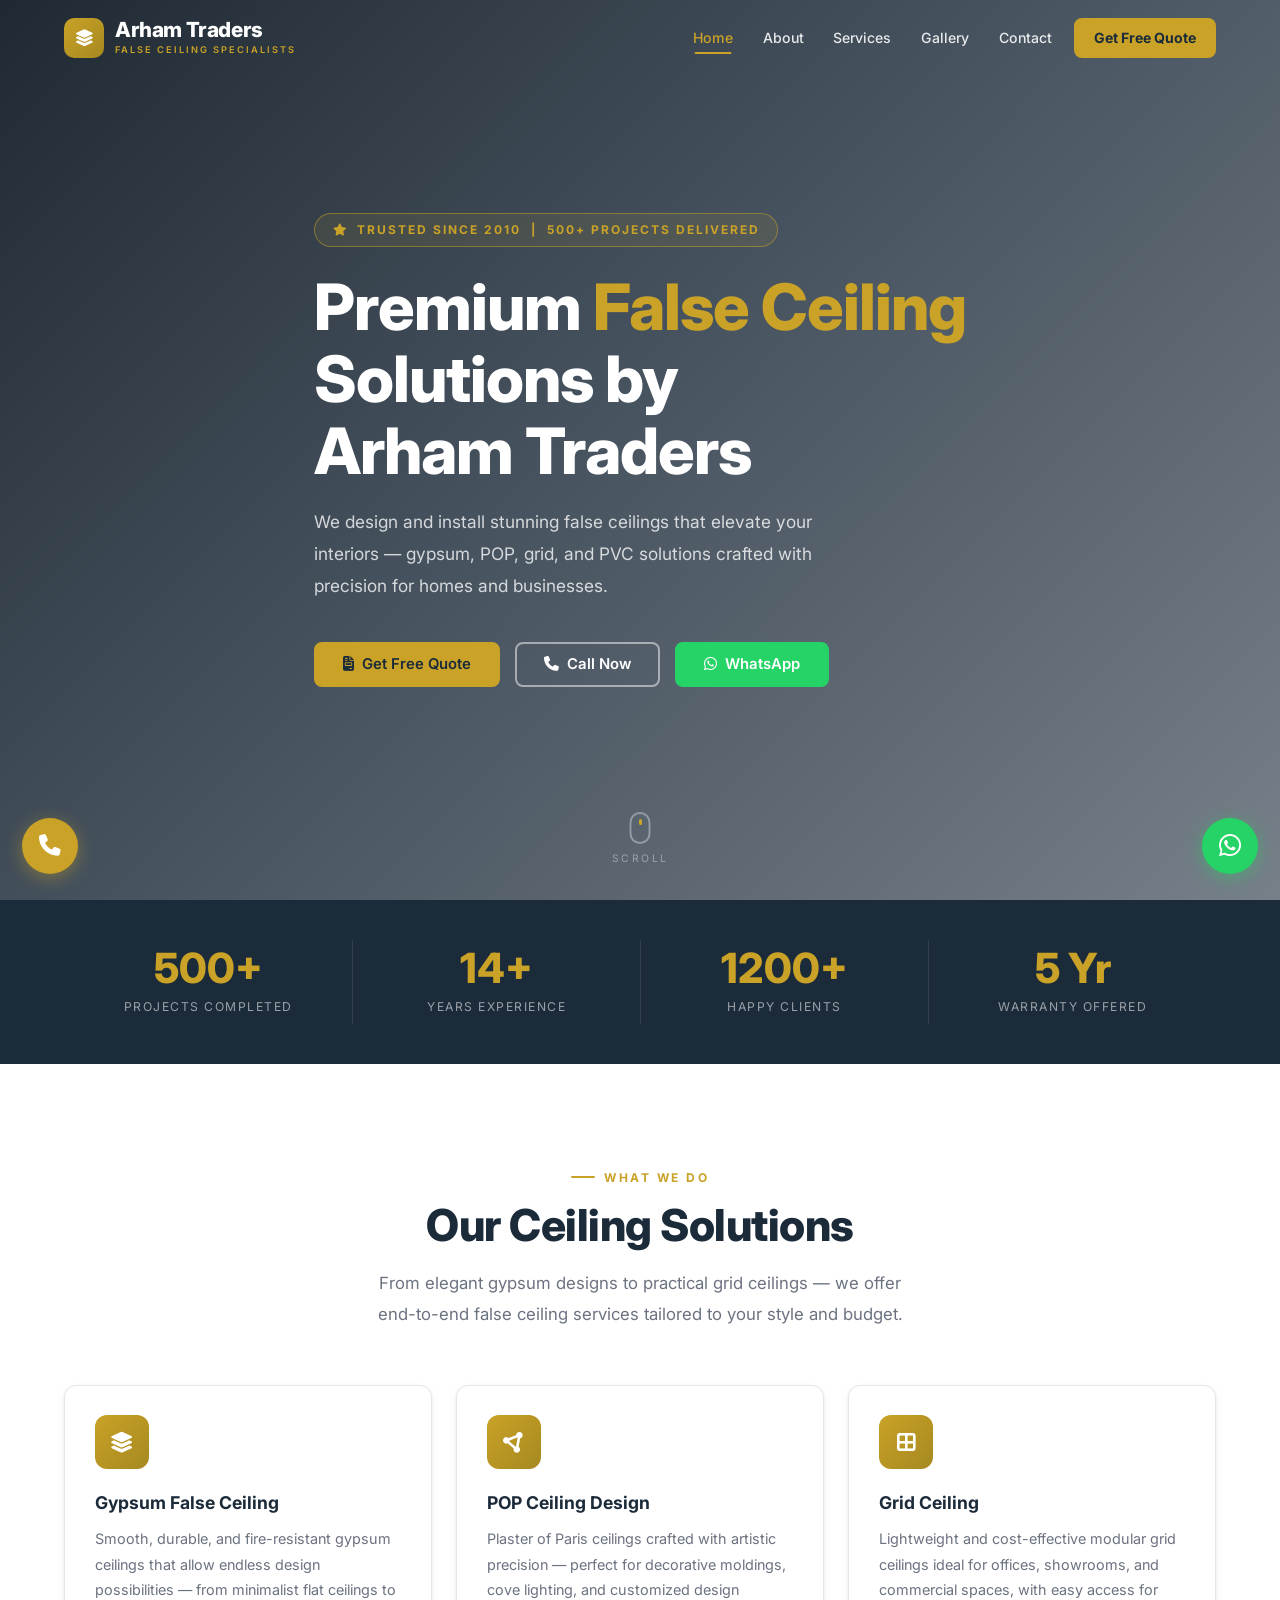
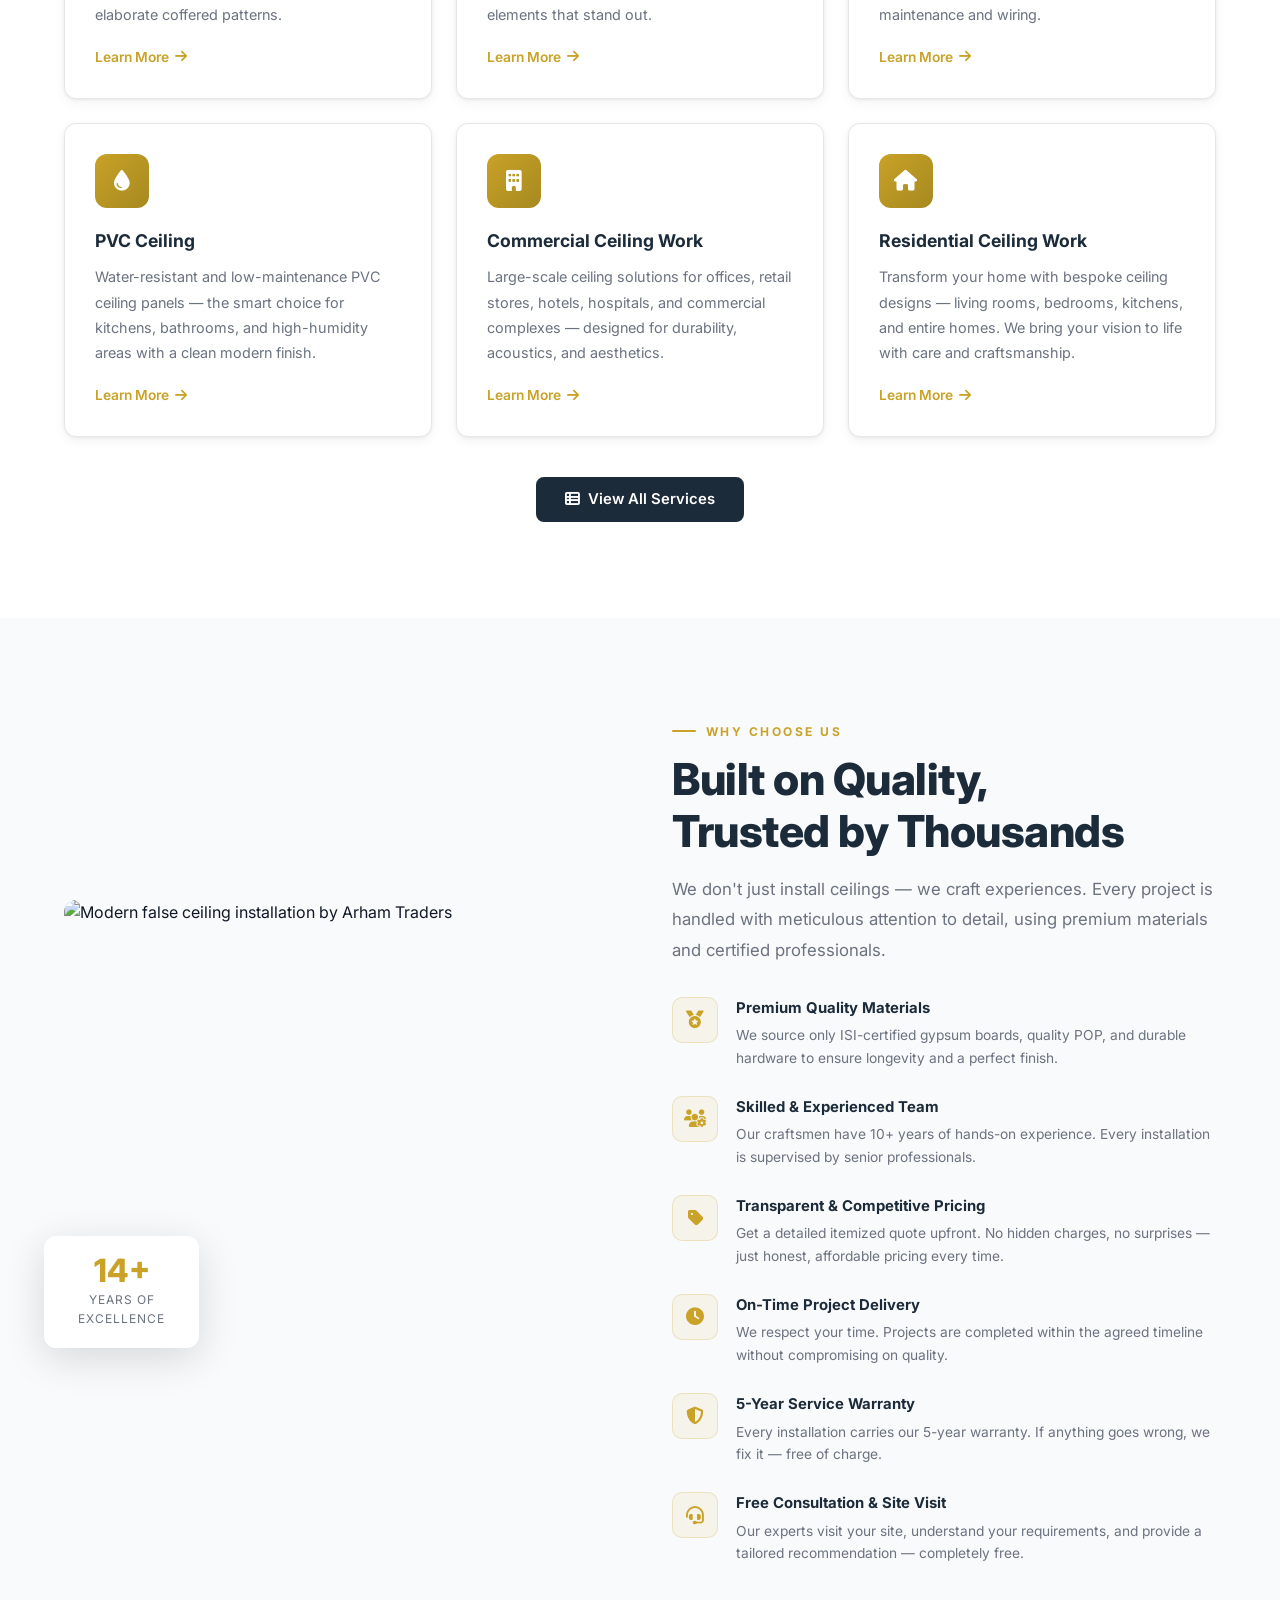
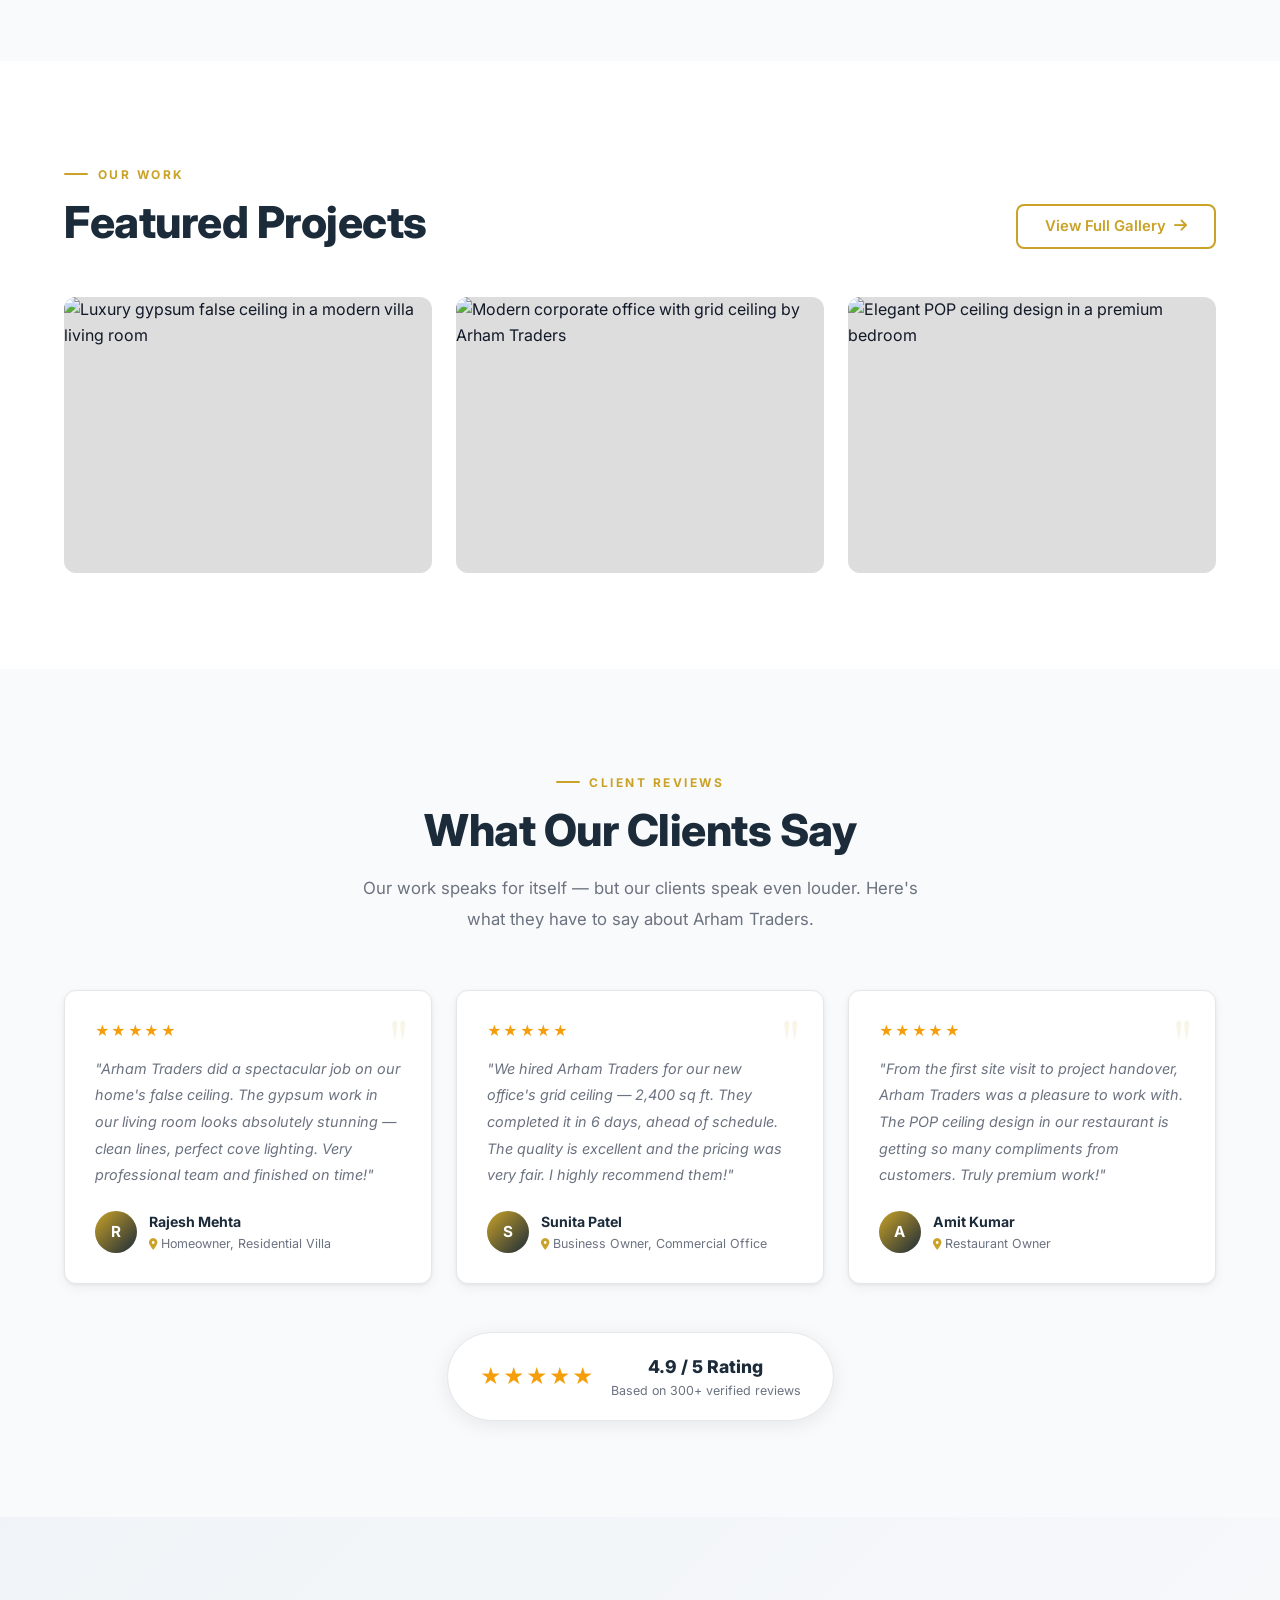
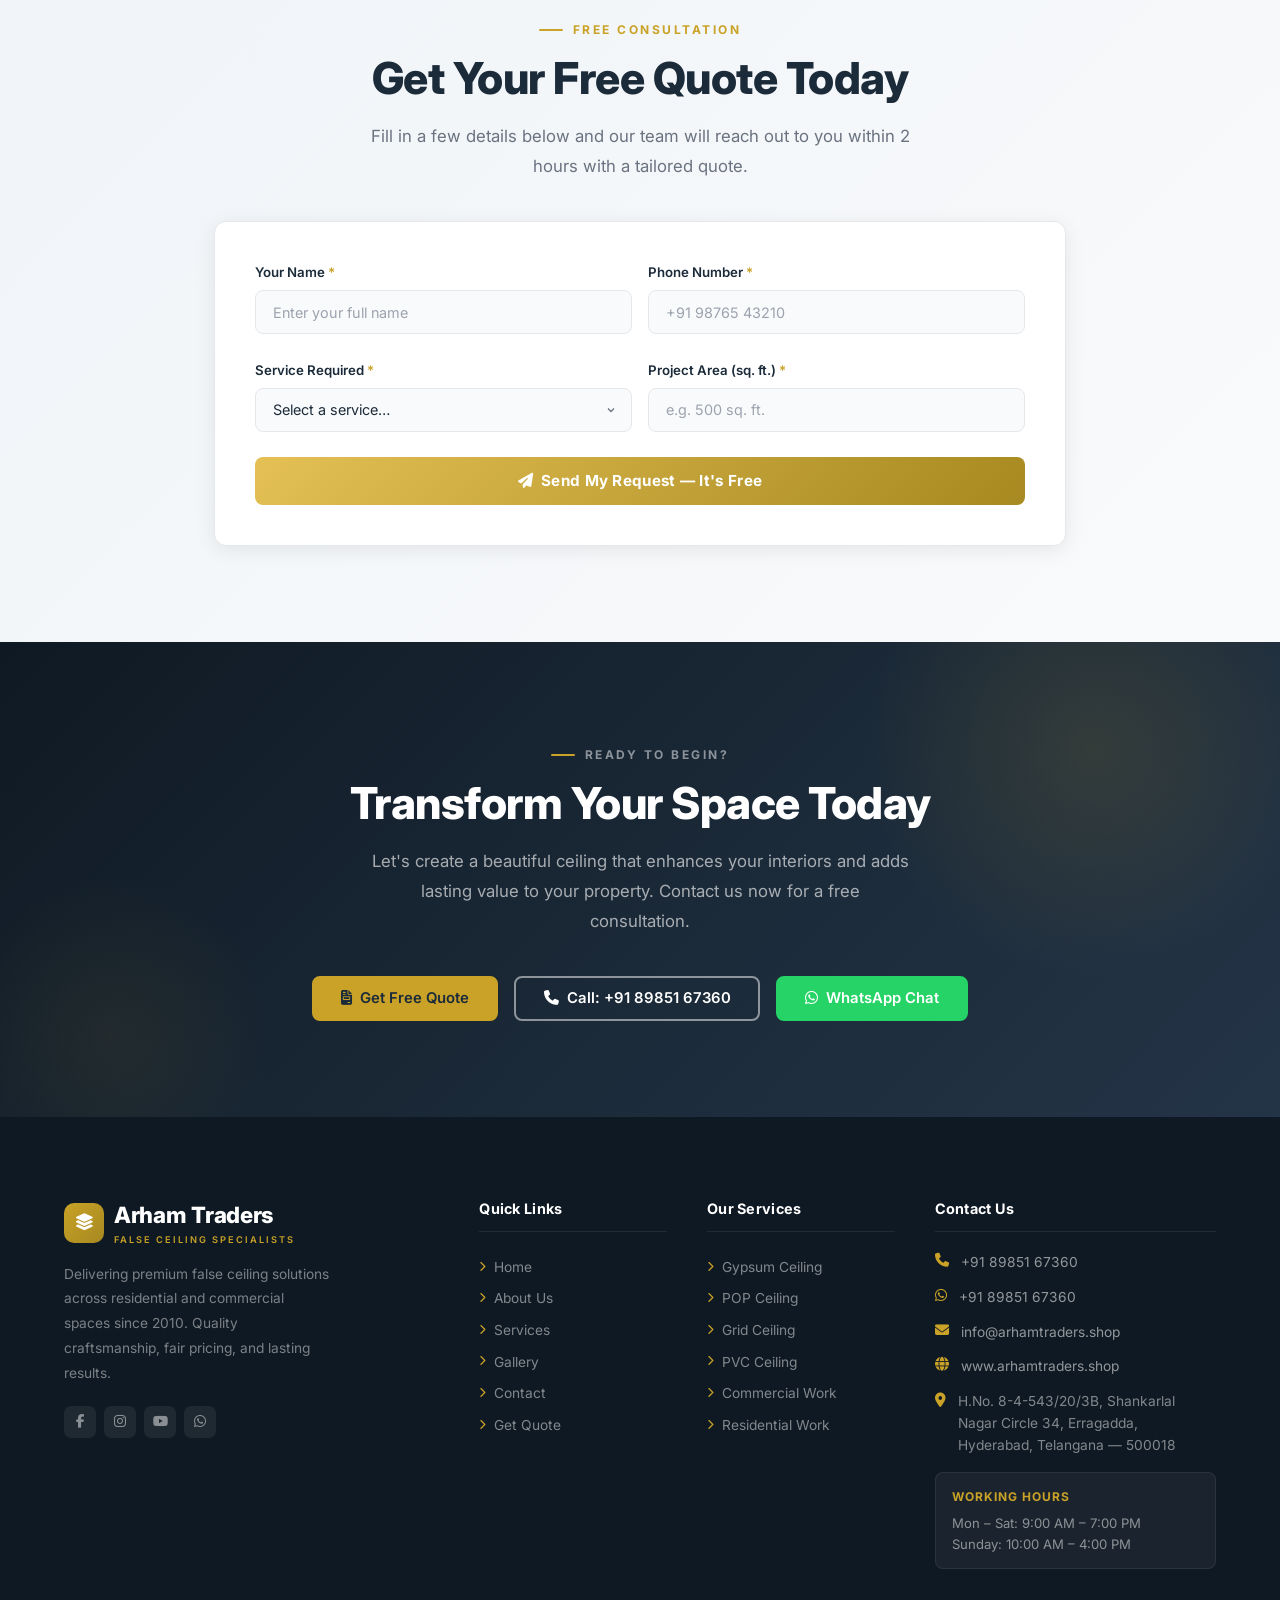
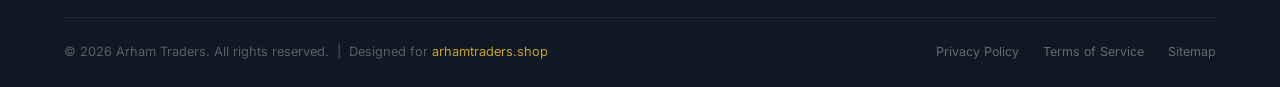
==== commit 9d036d0e: "Add Facebook domain verification meta tag" ====
--- a/index.html
+++ b/index.html
@@ -10,6 +10,7 @@
   <meta name="keywords" content="false ceiling, gypsum ceiling, POP ceiling, grid ceiling, PVC ceiling, interior work, false ceiling contractor, arham traders" />
   <meta name="author" content="Arham Traders" />
   <meta name="robots" content="index, follow" />
+  <meta name="facebook-domain-verification" content="5mh2nnf22lbqud13fbn3ossd54iyh" />
   <link rel="canonical" href="https://www.arhamtraders.shop/" />
 
   <!-- Open Graph -->
